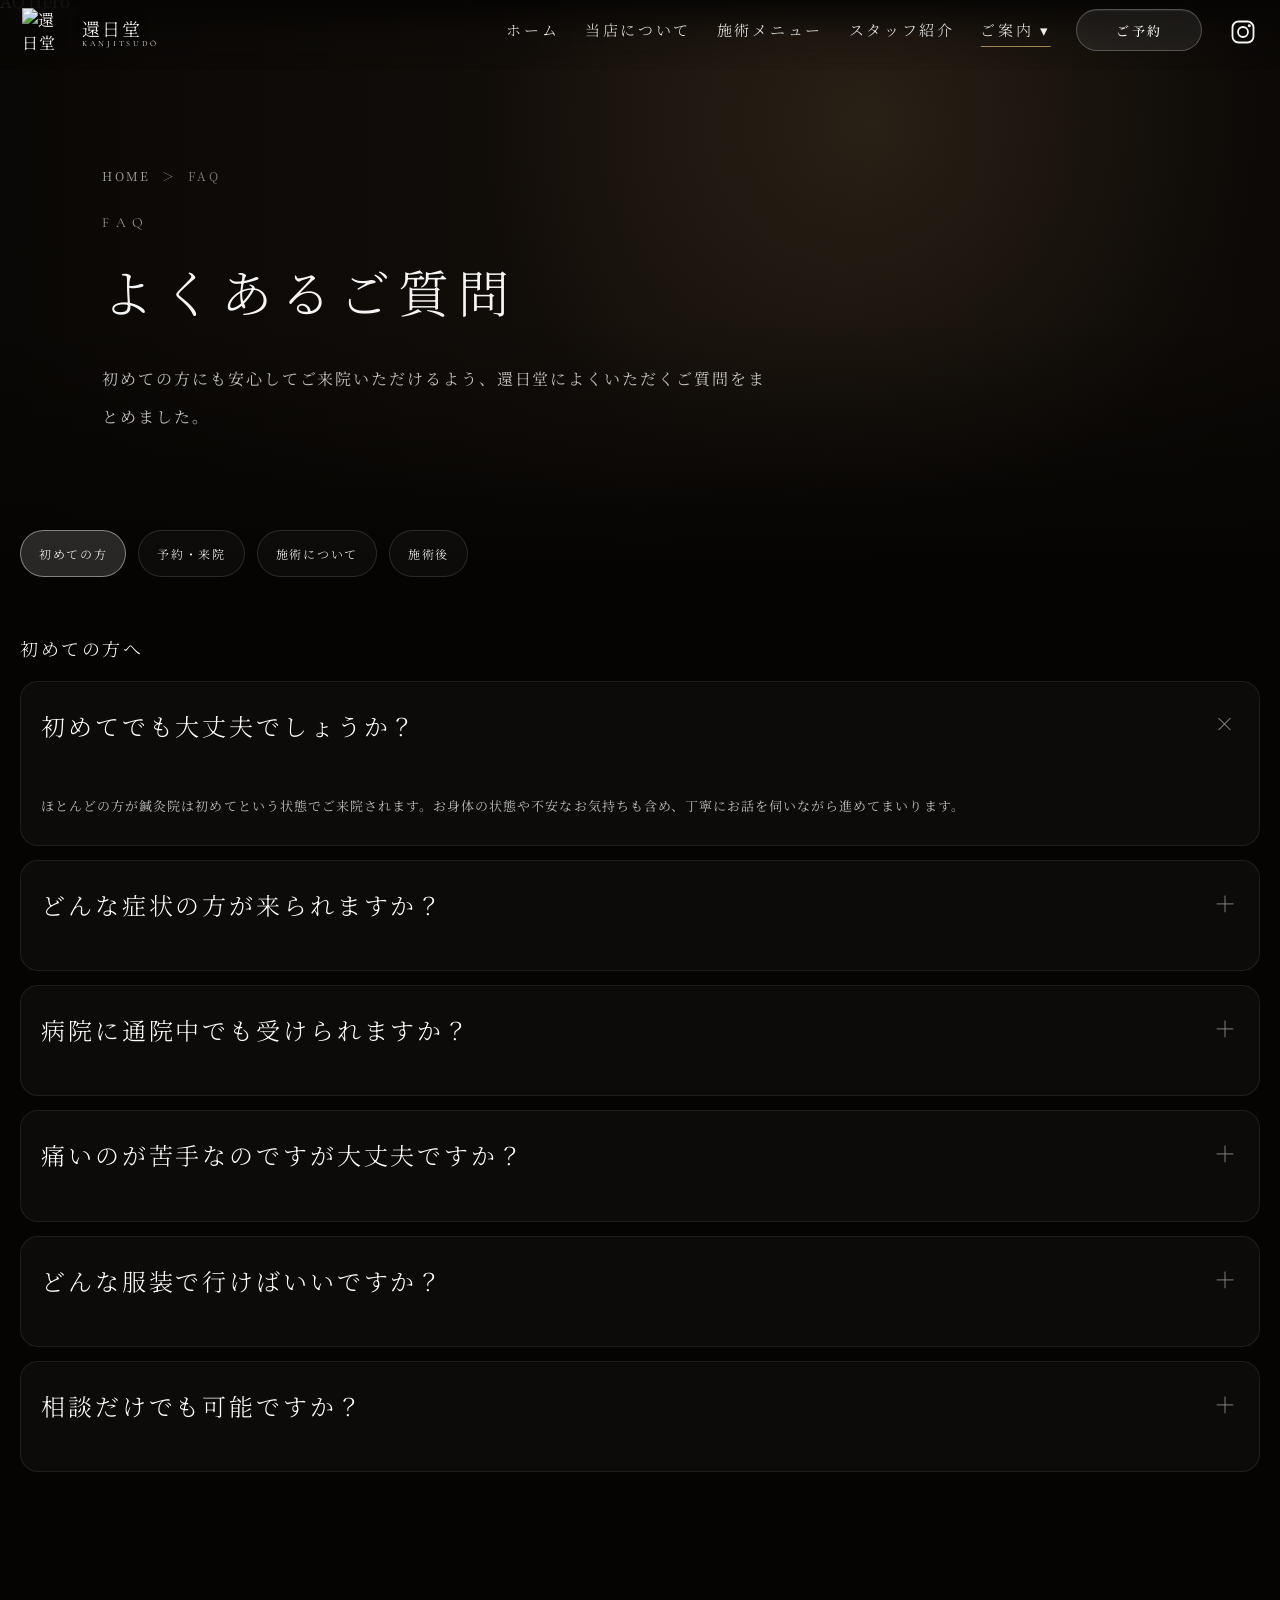
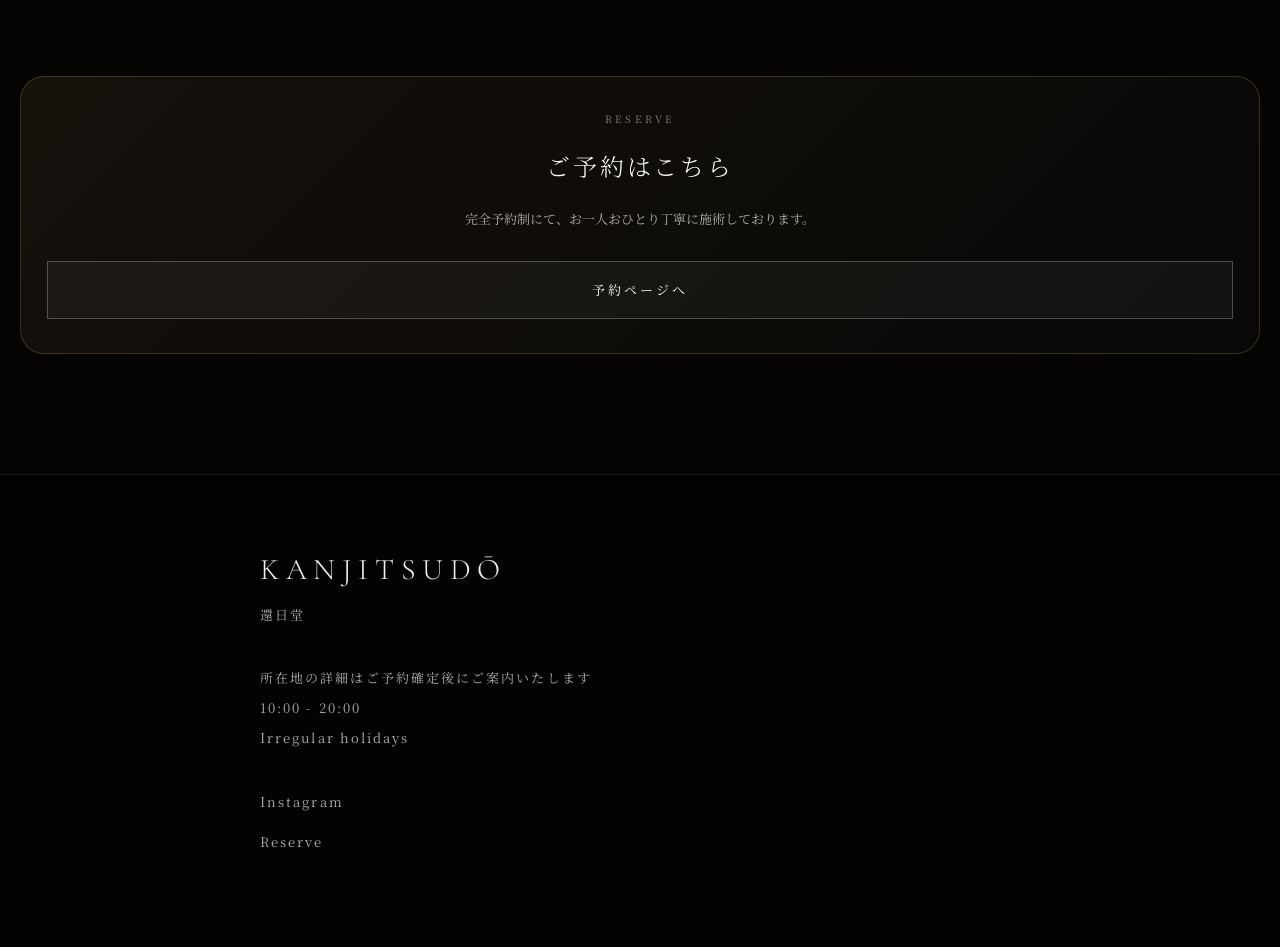
==== faq.html @ 9bfe8c5f "Add files via upload" ====
<!DOCTYPE html>

<html lang="ja">
<head>
<meta charset="utf-8"/>
<meta content="width=device-width, initial-scale=1.0" name="viewport"/>
<title>還日堂 FAQ</title>
<link href="https://fonts.googleapis.com" rel="preconnect"/>
<link crossorigin="" href="https://fonts.gstatic.com" rel="preconnect"/>
<link href="https://fonts.googleapis.com/css2?family=Cormorant+Garamond:wght@300;400;500&amp;family=Noto+Serif+JP:wght@200;300;400;500&amp;display=swap" rel="stylesheet"/>
<style>
*{
margin:0;
padding:0;
box-sizing:border-box;
}

body{
background:#050403;
color:#fff;
font-family:"Noto Serif JP","Yu Mincho",serif;
-webkit-font-smoothing:antialiased;
}

header{
position:fixed;
top:0;
left:0;
width:100%;
height:70px;
padding:9px 14px;
display:flex;
align-items:center;
justify-content:space-between;
z-index:1000;
background:linear-gradient(to bottom,rgba(5,4,3,.72),rgba(5,4,3,.18),transparent);
backdrop-filter:blur(6px);
border-bottom:0 !important;
}

.brand{
display:flex;
align-items:center;
gap:8px;
flex-shrink:0;
letter-spacing:.08em;
text-decoration:none;
color:inherit;
cursor:pointer;
}

.brand img,
.crest{
width:48px;
height:48px;
object-fit:contain;
opacity:.96;
filter:drop-shadow(0 2px 12px rgba(0,0,0,.35));
}

.brand-ja{
font-family:"Noto Serif JP",serif;
font-size:16px;
line-height:1;
letter-spacing:.1em;
font-weight:300;
text-shadow:0 2px 12px rgba(0,0,0,.35);
}

.brand-en{
margin-top:2px;
font-family:"Cormorant Garamond",serif;
font-size:7px;
letter-spacing:.22em;
font-weight:400;
opacity:.92;
}


.instagram{
display:inline-block;
width:28px;
height:28px;
border:1.7px solid #fff;
border-radius:8px;
position:relative;
transform:none;
}

.instagram::before{
content:"";
position:absolute;
width:10px;
height:10px;
border:1.7px solid #fff;
border-radius:50%;
left:7px;
top:7px;
}

.instagram::after{
content:"";
position:absolute;
width:3px;
height:3px;
background:#fff;
border-radius:50%;
right:4px;
top:4px;
}


nav.mobile-nav{
max-width:none;
margin:0;
padding:0;
gap:12px;
overflow:visible;
display:flex;
align-items:center;
justify-content:flex-end;
position:static;
width:auto;
height:auto;
max-height:none;
background:transparent;
backdrop-filter:none;
border-left:none;
transform:none;
opacity:1;
visibility:visible;
transition:none;
flex-direction:row;
font-family:"Noto Serif JP",serif;
}

nav.mobile-nav > a:not([aria-label="Instagram"]),
nav.mobile-nav .nav-dropdown,
.nav-reserve-menu{
display:none;
}

nav.mobile-nav::after{
content:"☰";
display:inline-flex;
align-items:center;
justify-content:center;
width:36px;
height:36px;
font-size:30px;
line-height:1;
color:rgba(255,255,255,.92);
cursor:pointer;
position:relative;
top:0;
transform:translateY(-1px);
pointer-events:none;
}

nav.mobile-nav.is-open{
position:fixed;
top:0;
right:0;
width:78vw;
height:100vh;
background:rgba(5,4,3,.96);
backdrop-filter:blur(18px);
display:flex;
flex-direction:column;
align-items:flex-start;
justify-content:flex-start;
padding:110px 32px 40px;
gap:26px;
z-index:9999;
}

nav.mobile-nav.is-open::after{
content:"×";
font-size:36px;
position:fixed;
top:18px;
right:18px;
width:40px;
height:40px;
display:flex;
align-items:center;
justify-content:center;
z-index:10000;
}

nav.mobile-nav.is-open > a,
nav.mobile-nav.is-open .nav-dropdown{
display:block;
font-size:15px;
letter-spacing:.14em;
}

nav.mobile-nav.is-open > a{
color:rgba(255,255,255,.92);
text-decoration:none;
position:relative;
padding:0 0 10px;
line-height:1;
font-weight:300;
border:none;
background:transparent;
min-height:0;
width:auto;
}

nav.mobile-nav.is-open > a.active,
nav.mobile-nav.is-open .nav-dropdown-menu a.active{
color:rgba(255,255,255,.98);
}

nav.mobile-nav.is-open > a.active::after,
nav.mobile-nav.is-open .nav-dropdown-menu a.active::after{
content:"";
position:absolute;
left:0;
right:0;
bottom:0;
height:1px;
background:rgba(214,177,112,.72);
}

nav.mobile-nav.is-open > a.nav-reserve-menu{
display:inline-flex;
align-items:center;
justify-content:center;
min-width:168px;
height:44px;
padding:0 22px;
border:1px solid rgba(255,255,255,.22);
background:rgba(255,255,255,.035);
color:rgba(255,255,255,.92);
font-size:13px;
letter-spacing:.14em;
}

.nav-dropdown-trigger{
display:block;
border:none;
background:transparent;
color:rgba(255,255,255,.92);
font-family:"Noto Serif JP",serif;
font-size:15px;
letter-spacing:.14em;
font-weight:300;
padding:0 0 10px;
cursor:pointer;
}

.nav-dropdown-menu{
position:static;
transform:none;
min-width:0;
padding:10px 0 0 18px;
border:none;
background:transparent;
backdrop-filter:none;
opacity:1;
visibility:visible;
box-shadow:none;
}

.nav-dropdown-menu a{
display:block;
position:relative;
width:fit-content;
padding:10px 0;
font-size:13px;
letter-spacing:.12em;
color:rgba(255,255,255,.68);
text-decoration:none;
}

nav.mobile-nav.is-open .insta-link{
display:block;
transform:none;
}

nav.mobile-nav.is-open .instagram{
transform:none;
}

.hero{
position:relative;
z-index:1;
isolation:isolate;
padding:120px 24px 90px;
text-align:left;
overflow:hidden;
min-height:360px;
display:flex;
flex-direction:column;
justify-content:flex-end;
background:#17110c;
margin-bottom:-30px;
}

.hero-image{
position:absolute;
top:0;
left:0;
width:100%;
height:100%;
object-fit:cover;
object-position:center;
z-index:0;
filter:brightness(.95);
}

.hero::before{
content:"";
position:absolute;
inset:0;
background:
linear-gradient(90deg,
rgba(5,4,3,.88) 0%,
rgba(5,4,3,.58) 26%,
rgba(5,4,3,.18) 58%,
rgba(5,4,3,0) 100%),
linear-gradient(to bottom,
rgba(5,4,3,.04) 0%,
rgba(5,4,3,.12) 42%,
rgba(5,4,3,.46) 72%,
#050403 100%);
z-index:1;
pointer-events:none;
}

.hero::after{
content:none;
}

.hero > *:not(.hero-image){
position:relative;
z-index:2;
}

.hero small{
display:block;
letter-spacing:.4em;
font-size:11px;
opacity:.48;
margin-bottom:20px;
}

.hero h1{
font-family:"Noto Serif JP",serif;
font-size:30px;
font-weight:300;
line-height:1.7;
letter-spacing:.12em;
margin-bottom:24px;

}

.hero p{

font-size:14px;
line-height:2.2;
color:rgba(255,255,255,.72);
letter-spacing:.08em;
}

.category-scroll{
position:relative;
z-index:5;
margin-top:-10px;
display:flex;
gap:12px;
overflow-x:auto;
padding:0 20px 24px;
scrollbar-width:none;
}

.category-scroll::-webkit-scrollbar{
display:none;
}

.category-btn{
font-weight:300;
flex:none;
padding:14px 18px;
border:1px solid rgba(255,255,255,.12);
background:rgba(255,255,255,.03);
color:#fff;
border-radius:999px;
font-size:12px;
letter-spacing:.14em;
font-family:"Noto Serif JP",serif;
}

.category-btn.active{
background:rgba(255,255,255,.14);
border-color:rgba(255,255,255,.42);
}

.faq-wrap{
padding:0 20px 120px;
}

.faq-category{
display:none;
animation:categoryFade .45s ease forwards;
}

.faq-category.active{
display:block;
}

@keyframes categoryFade{
0%{
opacity:0;
transform:translateY(12px);
filter:blur(4px);
}
100%{
opacity:1;
transform:translateY(0);
filter:blur(0);
}
}

.category-title{
font-size:18px;
letter-spacing:.14em;
margin:34px 0 20px;
font-weight:300;
}

.faq-card{
border:1px solid rgba(255,255,255,.08);
background:rgba(255,255,255,.03);
margin-bottom:14px;
border-radius:18px;
overflow:hidden;
backdrop-filter:blur(10px);
}

.faq-question{
font-weight:300;
width:100%;
padding:22px 20px;
background:none;
border:none;
color:#fff;
text-align:left;
font-size:15px;
line-height:1.9;
letter-spacing:.08em;
font-family:"Noto Serif JP",serif;
display:flex;
align-items:flex-start;
justify-content:space-between;
gap:18px;
}

.faq-question span{
font-size:22px;
opacity:.5;
transition:.3s;
}

.faq-card.active .faq-question span{
transform:rotate(45deg);
}

.faq-answer{
max-height:0;
overflow:hidden;
transition:max-height .45s ease;
}

.faq-answer p{
padding:0 20px 24px;
font-size:13px;
line-height:2.3;
letter-spacing:.08em;
color:rgba(255,255,255,.72);
}

.reserve-box{
margin:70px 20px 120px;
padding:34px 26px;
border:1px solid rgba(214,177,112,.22);
background:linear-gradient(135deg,rgba(214,177,112,.08),rgba(255,255,255,.02));
text-align:center;
border-radius:24px;
}

.reserve-box small{
display:block;
letter-spacing:.34em;
font-size:10px;
opacity:.48;
margin-bottom:18px;
}

.reserve-box h2{
font-family:"Noto Serif JP",serif;
font-size:24px;
font-weight:300;
letter-spacing:.12em;
line-height:1.8;
margin-bottom:18px;
}

.reserve-box p{
font-size:13px;
line-height:2.1;
color:rgba(255,255,255,.68);
margin-bottom:28px;
}

.reserve-btn{
display:flex;
align-items:center;
justify-content:center;
height:58px;
border:1px solid rgba(255,255,255,.24);
text-decoration:none;
color:#fff;
letter-spacing:.22em;
font-size:13px;
background:rgba(255,255,255,.04);
}

footer{
padding:40px 20px 80px;
text-align:center;
font-size:11px;
letter-spacing:.18em;
color:rgba(255,255,255,.38);
border-top:1px solid rgba(255,255,255,.06);
}
</style>
<style id="kanjitsudo-unified-header-footer-style">
  /* ===== KANJITSUDŌ unified header / hamburger / footer ===== */
  .unified-header,
  .unified-header * {
    box-sizing: border-box;
  }

  .unified-header {
    position: fixed;
    top: 0;
    left: 0;
    right: 0;
    z-index: 10000;
    display: flex;
    align-items: flex-start;
    justify-content: space-between;
    padding: 8px 22px 10px;
    color: #fff;
    background: linear-gradient(to bottom, rgba(5,4,3,.88), rgba(5,4,3,.22), transparent);
    backdrop-filter: blur(10px);
    -webkit-backdrop-filter: blur(10px);
  }

  .unified-header .brand {
    display: flex;
    align-items: center;
    gap: 10px;
    flex: 0 0 auto;
    color: inherit;
    text-decoration: none;
    letter-spacing: .08em;
  }

  .unified-header .crest {
    width: 50px;
    height: 50px;
    object-fit: contain;
    opacity: .96;
    filter: drop-shadow(0 2px 12px rgba(0,0,0,.35));
  }

  .unified-header .brand-ja {
    font-family: "Noto Serif JP", serif;
    font-size: 18px;
    line-height: 1;
    letter-spacing: .12em;
    font-weight: 300;
    text-shadow: 0 2px 12px rgba(0,0,0,.35);
  }

  .unified-header .brand-en {
    margin-top: 2px;
    font-family: "Cormorant Garamond", serif;
    font-size: 8px;
    line-height: 1;
    letter-spacing: .34em;
    font-weight: 400;
    opacity: .92;
  }

  .unified-header .site-nav {
    display: flex;
    align-items: center;
    justify-content: flex-end;
    gap: clamp(18px, 2vw, 32px);
    margin-top: 10px;
    margin-left: 40px;
    font-family: "Noto Serif JP", serif;
    font-size: 15px;
    letter-spacing: .18em;
    white-space: nowrap;
  }

  .unified-header .site-nav a {
    color: rgba(255,255,255,.92);
    text-decoration: none;
    position: relative;
    padding-bottom: 10px;
    line-height: 1;
    font-weight: 300;
    transition: opacity .3s ease, background .28s ease, padding-left .28s ease;
  }

  .unified-header .site-nav a.active::after,
  .unified-header .nav-dropdown-menu a.active::after {
    content: "";
    position: absolute;
    left: 50%;
    transform: translateX(-50%);
    bottom: 0;
    width: 100%;
    height: 1px;
    background: rgba(214,177,112,.72);
  }

  .unified-header .desktop-reserve-link,
  .unified-header .nav-reserve-menu {
    display: inline-flex;
    align-items: center;
    justify-content: center;
    height: 42px;
    padding: 0 28px;
    margin-top: -10px;
    border-radius: 999px;
    background: rgba(255,255,255,.08);
    backdrop-filter: blur(14px) saturate(140%);
    -webkit-backdrop-filter: blur(14px) saturate(140%);
    color: rgba(255,255,255,.96) !important;
    font-size: 13px;
    letter-spacing: .18em;
    font-weight: 500;
    border: 1px solid rgba(255,255,255,.22);
    box-shadow: 0 10px 35px rgba(0,0,0,.28), inset 0 1px 0 rgba(255,255,255,.12);
    transition: transform .35s ease, background .35s ease, border-color .35s ease, box-shadow .35s ease;
  }

  .unified-header .desktop-reserve-link:hover,
  .unified-header .nav-reserve-menu:hover {
    background: rgba(255,255,255,.14);
    border-color: rgba(255,255,255,.38);
    transform: translateY(-2px);
    box-shadow: 0 18px 50px rgba(0,0,0,.34), inset 0 1px 0 rgba(255,255,255,.18);
  }

  .unified-header .desktop-reserve-link::after,
  .unified-header .nav-reserve-menu::after {
    display: none !important;
  }

  .unified-header .nav-dropdown {
    position: relative;
  }

  .unified-header .nav-dropdown-trigger {
    border: none;
    background: transparent;
    color: rgba(255,255,255,.92);
    font-family: "Noto Serif JP", serif;
    font-size: 15px;
    letter-spacing: .18em;
    cursor: pointer;
    padding: 0 0 10px;
    font-weight: 300;
  }

  .unified-header .nav-dropdown-menu {
    position: absolute;
    top: calc(100% + 18px);
    left: 50%;
    transform: translateX(-50%) translateY(10px);
    min-width: 240px;
    padding: 18px 0;
    border: 1px solid rgba(255,255,255,.12);
    background: rgba(8,6,5,.92);
    backdrop-filter: blur(14px);
    -webkit-backdrop-filter: blur(14px);
    opacity: 0;
    visibility: hidden;
    transition: all .32s ease;
    box-shadow: 0 24px 60px rgba(0,0,0,.32);
    z-index: 10001;
  }

  .unified-header .nav-dropdown:hover .nav-dropdown-menu,
  .unified-header .nav-dropdown:focus-within .nav-dropdown-menu {
    opacity: 1;
    visibility: visible;
    transform: translateX(-50%) translateY(0);
  }

  .unified-header .nav-dropdown-menu a {
    display: block;
    position: relative;
    width: auto;
    padding: 16px 28px;
    font-size: 13px;
    letter-spacing: .16em;
    color: rgba(255,255,255,.82);
  }

  .unified-header .nav-dropdown-menu a:hover {
    background: rgba(255,255,255,.05);
    padding-left: 36px;
  }

  .unified-header .instagram {
    display: inline-block;
    width: 30px;
    height: 30px;
    border: 2px solid #fff;
    border-radius: 8px;
    position: relative;
    transform: translateY(-2px);
  }

  .unified-header .instagram::before {
    content: "";
    position: absolute;
    width: 10px;
    height: 10px;
    border: 2px solid #fff;
    border-radius: 50%;
    left: 7px;
    top: 7px;
  }

  .unified-header .instagram::after {
    content: "";
    position: absolute;
    width: 4px;
    height: 4px;
    background: #fff;
    border-radius: 50%;
    right: 5px;
    top: 5px;
  }

  .unified-header-actions {
    display: none;
  }

  .unified-menu-button {
    display: none;
  }

  .unified-header .sp-only-link {
    display: none;
  }

  @media (max-width: 768px) {
    html, body {
      width: 100%;
      min-width: 0 !important;
      overflow-x: hidden !important;
    }

    body {
      padding-top: 0 !important;
    }

    body.unified-nav-open {
      overflow: hidden !important;
    }

    .unified-header {
      height: 70px !important;
      padding: 9px 14px !important;
      align-items: center !important;
      background: linear-gradient(to bottom, rgba(5,4,3,.72), rgba(5,4,3,.18), transparent) !important;
      backdrop-filter: blur(6px) !important;
      -webkit-backdrop-filter: blur(6px) !important;
      border-bottom: 0 !important;
    }

    .unified-header .brand {
      min-width: auto !important;
      flex-shrink: 0 !important;
      gap: 8px !important;
    }

    .unified-header .crest {
      width: 48px !important;
      height: 48px !important;
    }

    .unified-header .brand-ja {
      font-size: 16px !important;
      letter-spacing: .1em !important;
    }

    .unified-header .brand-en {
      font-size: 7px !important;
      letter-spacing: .22em !important;
    }

    .unified-header-actions {
      display: flex !important;
      align-items: center !important;
      justify-content: flex-end !important;
      gap: 12px !important;
      height: 40px !important;
      margin-left: auto !important;
      position: relative !important;
      z-index: 10003 !important;
    }

    .unified-header .header-instagram {
      display: inline-flex !important;
      align-items: center !important;
      justify-content: center !important;
      width: 32px !important;
      height: 36px !important;
      padding: 0 !important;
      text-decoration: none !important;
    }

    .unified-header .header-instagram .instagram {
      width: 24px !important;
      height: 24px !important;
      border-width: 1.6px !important;
      border-radius: 7px !important;
      transform: none !important;
    }

    .unified-header .header-instagram .instagram::before {
      width: 9px !important;
      height: 9px !important;
      border-width: 1.6px !important;
      left: 5.5px !important;
      top: 5.5px !important;
    }

    .unified-header .header-instagram .instagram::after {
      width: 3px !important;
      height: 3px !important;
      right: 4px !important;
      top: 4px !important;
    }

    .unified-menu-button {
      display: inline-flex !important;
      align-items: center !important;
      justify-content: center !important;
      width: 36px !important;
      height: 36px !important;
      padding: 0 !important;
      border: none !important;
      background: transparent !important;
      color: #fff !important;
      cursor: pointer !important;
      position: relative !important;
      transform: none !important;
    }

    .unified-menu-lines,
    .unified-menu-lines::before,
    .unified-menu-lines::after {
      content: "";
      display: block;
      position: absolute;
      left: 6px;
      width: 24px;
      height: 1.6px;
      border-radius: 999px;
      background: rgba(255,255,255,.94);
      transform-origin: center;
      transition: top .28s ease, transform .28s ease, opacity .2s ease;
      box-shadow: 0 1px 5px rgba(0,0,0,.26);
    }

    .unified-menu-lines {
      top: 17px;
    }

    .unified-menu-lines::before {
      top: -7px;
      left: 0;
    }

    .unified-menu-lines::after {
      top: 7px;
      left: 0;
    }

    body.unified-nav-open .unified-menu-lines {
      transform: rotate(45deg);
    }

    body.unified-nav-open .unified-menu-lines::before {
      top: 0;
      transform: rotate(90deg);
    }

    body.unified-nav-open .unified-menu-lines::after {
      top: 0;
      opacity: 0;
    }

    .unified-header .site-nav {
      position: fixed !important;
      top: 0 !important;
      right: 0 !important;
      width: 78vw !important;
      max-width: 360px !important;
      height: 100vh !important;
      height: 100dvh !important;
      margin: 0 !important;
      padding: 110px 32px 40px !important;
      background: rgba(5,4,3,.96) !important;
      backdrop-filter: blur(18px) !important;
      -webkit-backdrop-filter: blur(18px) !important;
      border-left: 1px solid rgba(255,255,255,.08) !important;
      display: flex !important;
      flex-direction: column !important;
      align-items: flex-start !important;
      justify-content: flex-start !important;
      gap: 26px !important;
      z-index: 10002 !important;
      overflow-y: auto !important;
      transform: translateX(110%) !important;
      opacity: 0 !important;
      visibility: hidden !important;
      transition: transform .38s ease, opacity .38s ease, visibility .38s ease !important;
      font-family: "Noto Serif JP", serif !important;
      white-space: normal !important;
    }

    body.unified-nav-open .unified-header .site-nav,
    .unified-header .site-nav.is-open {
      transform: translateX(0) !important;
      opacity: 1 !important;
      visibility: visible !important;
    }

    .unified-header .site-nav > a,
    .unified-header .site-nav .nav-dropdown {
      display: block !important;
      color: rgba(255,255,255,.92) !important;
      text-decoration: none !important;
      font-size: 15px !important;
      letter-spacing: .14em !important;
      font-weight: 300 !important;
      position: relative !important;
      padding: 0 0 10px !important;
      line-height: 1 !important;
      border: none !important;
      background: transparent !important;
      min-height: 0 !important;
      width: auto !important;
    }

    .unified-header .site-nav a.active {
      color: rgba(255,255,255,.98) !important;
    }

    .unified-header .site-nav a.active::after,
    .unified-header .nav-dropdown-menu a.active::after {
      content: "" !important;
      position: absolute !important;
      left: 0 !important;
      right: 0 !important;
      bottom: 0 !important;
      width: auto !important;
      height: 1px !important;
      transform: none !important;
      background: rgba(214,177,112,.72) !important;
    }

    .unified-header .desktop-reserve-link,
    .unified-header .nav-reserve-menu {
      display: inline-flex !important;
      align-items: center !important;
      justify-content: center !important;
      min-width: 168px !important;
      height: 44px !important;
      padding: 0 22px !important;
      margin-top: 0 !important;
      border-radius: 0 !important;
      border: 1px solid rgba(255,255,255,.22) !important;
      background: rgba(255,255,255,.035) !important;
      box-shadow: none !important;
      color: rgba(255,255,255,.92) !important;
      font-size: 13px !important;
      letter-spacing: .14em !important;
      backdrop-filter: none !important;
      -webkit-backdrop-filter: none !important;
    }

    .unified-header .nav-dropdown-trigger {
      display: block !important;
      border: none !important;
      background: transparent !important;
      color: rgba(255,255,255,.92) !important;
      font-family: "Noto Serif JP", serif !important;
      font-size: 15px !important;
      letter-spacing: .14em !important;
      font-weight: 300 !important;
      padding: 0 0 10px !important;
      cursor: pointer !important;
    }

    .unified-header .nav-dropdown-menu {
      position: static !important;
      transform: none !important;
      min-width: 0 !important;
      padding: 10px 0 0 18px !important;
      border: none !important;
      background: transparent !important;
      backdrop-filter: none !important;
      -webkit-backdrop-filter: none !important;
      opacity: 1 !important;
      visibility: visible !important;
      box-shadow: none !important;
    }

    .unified-header .nav-dropdown-menu a {
      display: block !important;
      position: relative !important;
      width: fit-content !important;
      padding: 10px 0 !important;
      font-size: 13px !important;
      letter-spacing: .12em !important;
      color: rgba(255,255,255,.68) !important;
      text-decoration: none !important;
      background: transparent !important;
    }

    .unified-header .site-nav .nav-instagram {
      display: none !important;
    }
  }

  .site-footer,
  .site-footer * {
    box-sizing: border-box;
  }

  .site-footer {
    background: #040302 !important;
    padding: 76px 0 90px !important;
    border-top: 1px solid rgba(255,255,255,.08) !important;
    text-align: left !important;
  }

  .site-footer .footer-inner {
    width: min(100% - 48px, 760px) !important;
    margin: 0 auto !important;
    display: flex !important;
    flex-direction: column !important;
    align-items: flex-start !important;
    gap: 34px !important;
  }

  .site-footer .footer-brand h2 {
    font-family: "Cormorant Garamond", "Noto Serif JP", serif !important;
    color: rgba(255,255,255,.94) !important;
    font-size: 30px !important;
    font-weight: 300 !important;
    letter-spacing: .22em !important;
    margin: 0 0 12px !important;
  }

  .site-footer .footer-brand p,
  .site-footer .footer-info p,
  .site-footer .footer-links a {
    font-family: "Noto Serif JP", serif !important;
    font-size: 13px !important;
    line-height: 2.3 !important;
    letter-spacing: .16em !important;
    color: rgba(255,255,255,.68) !important;
    text-decoration: none !important;
    margin: 0 !important;
  }

  .site-footer .footer-links {
    display: flex !important;
    flex-direction: column !important;
    gap: 10px !important;
    align-items: flex-start !important;
  }
</style>
<link href="css/common.css" rel="stylesheet"/>
<style id="faq-category-scroll-hint-style">
@media (max-width: 768px) {
  .category-scroll {
    position: relative;
    padding-bottom: 24px !important;
    margin-bottom: 6px;
    -webkit-overflow-scrolling: touch;
  }

  .category-scroll-wrap {
    position: relative;
  }

  .category-scroll-wrap::after {
    content: "";
    position: absolute;
    right: 0;
    top: 0;
    width: 54px;
    height: 64px;
    pointer-events: none;
    background: linear-gradient(90deg, rgba(5,4,3,0), rgba(5,4,3,.92));
    z-index: 6;
  }

  .faq-scroll-track {
    position: absolute;
    left: 20px;
    right: 20px;
    bottom: 8px;
    height: 1px;
    border-radius: 999px;
    background: rgba(255,255,255,.14);
    overflow: hidden;
    pointer-events: none;
  }

  .faq-scroll-thumb {
    display: block;
    width: 38%;
    height: 100%;
    border-radius: 999px;
    background: rgba(214,177,112,.58);
    transform: translateX(0);
    transition: transform .18s ease;
  }
}
</style>
<link href="css/header.css" rel="stylesheet"/>
<style id="final-repair-faq-hero-image">
@media (max-width:768px){
  .hero,
  .page-hero,
  .faq-hero,
  .faq-page-hero{
    background-image:
      linear-gradient(to bottom, rgba(8,8,8,.52), rgba(8,8,8,.58)),
      url('https://res.cloudinary.com/dvr7rww8q/image/upload/v1779880361/pngtree-stacked-stones-with-delicate-flower-on-top-symbolizing-peace-balance-and-image_20161109_ijglpt.webp')!important;
    background-position:center center!important;
    background-size:cover!important;
  }

  .hero-image{
    content:url('https://res.cloudinary.com/dvr7rww8q/image/upload/v1779880361/pngtree-stacked-stones-with-delicate-flower-on-top-symbolizing-peace-balance-and-image_20161109_ijglpt.webp')!important;
    object-position:center center!important;
    object-fit:cover!important;
  }
}
</style>


<style id="sp-hero-clean-true-final">
@media (max-width:768px){

  .sp-hero-clean-final{
    display:block!important;
    position:relative!important;
    z-index:80!important;
    width:min(88vw,520px)!important;
    margin:0 auto 0 0!important;
    padding:0!important;
    text-align:left!important;
  }

  .sp-hero-clean-final .sp-hero-breadcrumb{
    display:flex!important;
    align-items:center!important;
    justify-content:flex-start!important;
    gap:8px!important;
    margin:0 0 24px!important;
    padding:0!important;
    font-family:"Noto Serif JP",serif!important;
    font-size:11px!important;
    line-height:1!important;
    letter-spacing:.16em!important;
    color:rgba(255,255,255,.58)!important;
  }

  .sp-hero-clean-final .sp-hero-breadcrumb a{
    color:rgba(255,255,255,.58)!important;
    text-decoration:none!important;
  }

  .sp-hero-clean-final .sp-hero-breadcrumb span{
    color:rgba(255,255,255,.46)!important;
  }

  .sp-hero-clean-final .sp-hero-label{
    display:block!important;
    margin:0 0 22px!important;
    font-family:"Cormorant Garamond",serif!important;
    font-size:13px!important;
    line-height:1!important;
    letter-spacing:.42em!important;
    color:rgba(255,255,255,.56)!important;
  }

  .sp-hero-clean-final .sp-hero-title{
    margin:0!important;
    font-family:"Noto Serif JP",serif!important;
    font-size:34px!important;
    line-height:1.55!important;
    letter-spacing:.12em!important;
    font-weight:300!important;
    color:rgba(255,255,255,.96)!important;
  }

  .sp-hero-clean-final .sp-hero-desc{
    margin:26px 0 0!important;
    font-family:"Noto Serif JP",serif!important;
    font-size:14px!important;
    line-height:2.15!important;
    letter-spacing:.08em!important;
    color:rgba(255,255,255,.78)!important;
  }

  /* SPでは旧Hero文字要素を全部隠して、新しい1セットだけ表示 */
  .menu-hero > :not(.sp-hero-clean-final):not(img):not(.hero-image),
  .hero > :not(.sp-hero-clean-final):not(img):not(.hero-image),
  .news-hero > :not(.sp-hero-clean-final):not(img):not(.hero-image){
    display:none!important;
  }

  .menu-hero,
  .hero,
  .news-hero{
    display:flex!important;
    align-items:flex-end!important;
    justify-content:flex-start!important;
    min-height:80svh!important;
    padding:150px 24px 76px!important;
    text-align:left!important;
  }
}

@media (min-width:769px){
  .sp-hero-clean-final{
    display:none!important;
  }
}
</style>

<style id="faq-hero-position-align">
@media (max-width:768px){

  .hero{
    display:flex!important;
    align-items:flex-end!important;
    justify-content:flex-start!important;
    min-height:80svh!important;
    padding:150px 24px 76px!important;
  }

  .hero .sp-hero-clean-final{
    margin-top:auto!important;
    margin-bottom:0!important;
  }

  .hero .sp-hero-breadcrumb{
    margin-bottom:24px!important;
  }

  .hero .sp-hero-label{
    margin-bottom:22px!important;
  }

  .hero .sp-hero-title{
    margin-top:0!important;
  }

  .hero .sp-hero-desc{
    margin-top:26px!important;
  }
}
</style>


<style id="faq-hero-natural-adjust">
@media (max-width:768px){

  .hero{
    padding:132px 24px 92px!important;
  }

  .hero .sp-hero-clean-final{
    margin-top:auto!important;
    transform:translateY(-18px)!important;
  }

  .hero .sp-hero-breadcrumb{
    margin-bottom:22px!important;
  }

  .hero .sp-hero-label{
    margin-bottom:20px!important;
  }

  .hero .sp-hero-desc{
    margin-top:24px!important;
  }
}
</style>


<style id="pc-faq-independent-page-style">
@media (min-width:769px){

  html,
  body{
    width:100%;
    min-width:1200px;
    overflow-x:auto;
    background:#050403;
  }

  .hero,
  .faq-hero,
  .page-hero{
    min-height:560px;
    padding:170px 0 110px;
    position:relative;
    overflow:hidden;
    background-image:
      linear-gradient(90deg, rgba(5,4,3,.74), rgba(5,4,3,.22), rgba(5,4,3,.62)),
      url('https://res.cloudinary.com/dvr7rww8q/image/upload/v1779880361/pngtree-stacked-stones-with-delicate-flower-on-top-symbolizing-peace-balance-and-image_20161109_ijglpt.webp')!important;
    background-position:center center!important;
    background-size:cover!important;
    background-repeat:no-repeat!important;
  }

  .hero::before,
  .faq-hero::before,
  .page-hero::before{
    content:"";
    position:absolute;
    inset:0;
    background:
      radial-gradient(circle at 68% 22%, rgba(214,177,112,.12), transparent 40%);
    pointer-events:none;
  }

  .page-inner,
  .hero-content,
  .hero-inner{
    position:relative;
    z-index:2;
    width:min(1100px,84%);
    margin:0 auto;
    text-align:left;
  }

  .hero-breadcrumb-unified,
  .sp-hero-breadcrumb,
  .breadcrumb{
    margin-bottom:34px;
    font-family:"Noto Serif JP",serif;
    font-size:12px;
    letter-spacing:.18em;
    color:rgba(255,255,255,.52);
  }

  .hero-breadcrumb-unified a,
  .sp-hero-breadcrumb a,
  .breadcrumb a{
    color:rgba(255,255,255,.62);
    text-decoration:none;
  }

  .hero small,
  .section-en,
  .sp-hero-label{
    display:block;
    margin-bottom:24px;
    font-family:"Cormorant Garamond",serif;
    font-size:14px;
    letter-spacing:.44em;
    color:rgba(255,255,255,.56);
  }

  .hero h1,
  .sp-hero-title{
    margin:0;
    font-family:"Noto Serif JP",serif;
    font-size:clamp(42px,4vw,62px);
    line-height:1.45;
    letter-spacing:.16em;
    font-weight:300;
    color:rgba(255,255,255,.96);
  }

  .hero p,
  .sp-hero-desc{
    max-width:42em;
    margin-top:32px;
    font-family:"Noto Serif JP",serif;
    font-size:16px;
    line-height:2.35;
    letter-spacing:.12em;
    color:rgba(255,255,255,.74);
  }

  .faq-section,
  .faq-list-section,
  main{
    background:#050403;
    padding:110px 0 130px;
  }

  .faq-list,
  .faq-container{
    width:min(920px,78%);
    margin:0 auto;
  }

  .faq-item{
    padding:34px 0;
    border-bottom:1px solid rgba(255,255,255,.12);
  }

  .faq-question{
    font-size:24px;
    line-height:1.8;
    letter-spacing:.12em;
  }

  .faq-answer{
    margin-top:22px;
    font-size:15px;
    line-height:2.25;
    letter-spacing:.08em;
    color:rgba(255,255,255,.72);
  }
}
</style>


<style id="pc-faq-hero-image-force-final">
@media (min-width:769px){
  .hero,
  .faq-hero,
  .page-hero{
    background-image:
      linear-gradient(90deg, rgba(5,4,3,.74), rgba(5,4,3,.22), rgba(5,4,3,.62)),
      url('https://res.cloudinary.com/dvr7rww8q/image/upload/v1779880361/pngtree-stacked-stones-with-delicate-flower-on-top-symbolizing-peace-balance-and-image_20161109_ijglpt.webp')!important;
    background-position:center center!important;
    background-size:cover!important;
    background-repeat:no-repeat!important;
  }
}
</style>


<style id="pc-faq-hero-image-actual-fix">
@media (min-width:769px){
  .hero,
  .faq-hero,
  .page-hero{
    background-image:
      linear-gradient(90deg, rgba(5,4,3,.74), rgba(5,4,3,.22), rgba(5,4,3,.62)),
      url('https://res.cloudinary.com/dvr7rww8q/image/upload/v1779880361/pngtree-stacked-stones-with-delicate-flower-on-top-symbolizing-peace-balance-and-image_20161109_ijglpt.webp')!important;
    background-position:center center!important;
    background-size:cover!important;
    background-repeat:no-repeat!important;
  }

  .hero > img.hero-image,
  .faq-hero > img.hero-image,
  .page-hero > img.hero-image{
    content:url('https://res.cloudinary.com/dvr7rww8q/image/upload/v1779880361/pngtree-stacked-stones-with-delicate-flower-on-top-symbolizing-peace-balance-and-image_20161109_ijglpt.webp')!important;
    width:100%!important;
    height:100%!important;
    object-fit:cover!important;
    object-position:center center!important;
  }
}
</style>


<style id="pc-faq-hero-text-balance-fix">
@media (min-width:769px){

  .hero .sp-hero-clean-final,
  .faq-hero .sp-hero-clean-final,
  .page-hero .sp-hero-clean-final{
    width:min(1100px,84%)!important;
    margin:0 auto!important;
    padding-left:90px!important;
    position:relative!important;
    z-index:5!important;
  }

  .hero .sp-hero-breadcrumb,
  .faq-hero .sp-hero-breadcrumb{
    margin-bottom:30px!important;
  }

  .hero .sp-hero-title,
  .faq-hero .sp-hero-title{
    max-width:12em!important;
  }

  .hero .sp-hero-desc,
  .faq-hero .sp-hero-desc{
    max-width:36em!important;
  }
}
</style>


<style id="pc-faq-hero-visual-refine">
@media (min-width:769px){

  .hero > img.hero-image,
  .faq-hero > img.hero-image,
  .page-hero > img.hero-image{
    object-position:72% center!important;
    filter:brightness(.82)!important;
  }

  .hero::after,
  .faq-hero::after,
  .page-hero::after{
    content:"";
    position:absolute;
    left:0;
    right:0;
    bottom:0;
    height:220px;
    background:
      linear-gradient(
        to bottom,
        rgba(5,4,3,0) 0%,
        rgba(5,4,3,.18) 28%,
        rgba(5,4,3,.55) 62%,
        #050403 100%
      );
    pointer-events:none;
    z-index:3;
  }

  .hero .sp-hero-clean-final,
  .faq-hero .sp-hero-clean-final,
  .page-hero .sp-hero-clean-final{
    position:relative!important;
    z-index:5!important;
  }
}
</style>


<style id="pc-faq-final-balance-fix">
@media (min-width:769px){

  .hero,
  .faq-hero,
  .page-hero{
    position:relative!important;
    overflow:hidden!important;
  }

  .hero > img.hero-image,
  .faq-hero > img.hero-image,
  .page-hero > img.hero-image{
    object-position:82% center!important;
    object-fit:cover!important;
    filter:brightness(.8)!important;
    transform:scale(1.03)!important;
  }

  .hero::after,
  .faq-hero::after,
  .page-hero::after{
    content:"";
    position:absolute;
    left:0;
    right:0;
    bottom:0;
    height:240px;
    background:
      linear-gradient(
        to bottom,
        rgba(5,4,3,0) 0%,
        rgba(5,4,3,.16) 22%,
        rgba(5,4,3,.48) 58%,
        #050403 100%
      );
    pointer-events:none;
    z-index:2;
  }

  .hero .sp-hero-clean-final,
  .faq-hero .sp-hero-clean-final,
  .page-hero .sp-hero-clean-final{
    width:min(1180px,86%)!important;
    margin:0 auto!important;
    padding-left:120px!important;
    padding-top:60px!important;
    position:relative!important;
    z-index:5!important;
  }

  .hero .sp-hero-breadcrumb,
  .faq-hero .sp-hero-breadcrumb{
    display:flex!important;
    align-items:center!important;
    gap:12px!important;
    margin:0 0 30px!important;
    font-size:12px!important;
    letter-spacing:.18em!important;
    color:rgba(255,255,255,.58)!important;
  }

  .hero .sp-hero-breadcrumb a,
  .faq-hero .sp-hero-breadcrumb a{
    color:rgba(255,255,255,.62)!important;
    text-decoration:none!important;
  }

  .hero .sp-hero-label,
  .faq-hero .sp-hero-label{
    display:block!important;
    margin-bottom:22px!important;
    font-size:14px!important;
    letter-spacing:.42em!important;
    color:rgba(255,255,255,.56)!important;
  }

  .hero .sp-hero-title,
  .faq-hero .sp-hero-title{
    display:block!important;
    max-width:12em!important;
    font-size:68px!important;
    line-height:1.45!important;
    letter-spacing:.14em!important;
    color:rgba(255,255,255,.96)!important;
  }

  .hero .sp-hero-desc,
  .faq-hero .sp-hero-desc{
    display:block!important;
    max-width:34em!important;
    margin-top:34px!important;
    font-size:17px!important;
    line-height:2.3!important;
    letter-spacing:.1em!important;
    color:rgba(255,255,255,.74)!important;
  }
}
</style>


<style id="pc-faq-real-visible-final">
@media (min-width:769px){

  .hero{
    position:relative!important;
    overflow:hidden!important;
    min-height:560px!important;
    padding:170px 0 110px!important;
  }

  .hero > img.hero-image{
    width:100%!important;
    height:100%!important;
    object-fit:cover!important;
    object-position:88% center!important;
    transform:scale(1.04)!important;
    filter:brightness(.78)!important;
  }

  /* 古いPC表示側を消す */
  .hero > small,
  .hero > h1,
  .hero > p,
  .hero > .breadcrumb,
  .hero > .faq-hero-breadcrumb-final{
    display:none!important;
    opacity:0!important;
    visibility:hidden!important;
  }

  /* 新しい統一HeroブロックをPCでも表示 */
  .hero > .sp-hero-clean-final{
    display:block!important;
    opacity:1!important;
    visibility:visible!important;
    position:relative!important;
    z-index:6!important;
    width:min(1100px,84%)!important;
    margin:0 auto!important;
    padding-left:96px!important;
    padding-top:36px!important;
    text-align:left!important;
  }

  .hero > .sp-hero-clean-final *{
    opacity:1!important;
    visibility:visible!important;
  }

  .hero .sp-hero-breadcrumb{
    display:flex!important;
    align-items:center!important;
    gap:12px!important;
    margin:0 0 32px!important;
    font-family:"Noto Serif JP",serif!important;
    font-size:12px!important;
    line-height:1!important;
    letter-spacing:.18em!important;
    color:rgba(255,255,255,.58)!important;
  }

  .hero .sp-hero-breadcrumb a{
    color:rgba(255,255,255,.62)!important;
    text-decoration:none!important;
  }

  .hero .sp-hero-breadcrumb span{
    color:rgba(255,255,255,.46)!important;
  }

  .hero .sp-hero-label{
    display:block!important;
    margin:0 0 24px!important;
    font-family:"Cormorant Garamond",serif!important;
    font-size:14px!important;
    line-height:1!important;
    letter-spacing:.44em!important;
    color:rgba(255,255,255,.56)!important;
  }

  .hero .sp-hero-title{
    display:block!important;
    margin:0!important;
    max-width:12em!important;
    font-family:"Noto Serif JP",serif!important;
    font-size:62px!important;
    line-height:1.45!important;
    letter-spacing:.16em!important;
    font-weight:300!important;
    color:rgba(255,255,255,.96)!important;
  }

  .hero .sp-hero-desc{
    display:block!important;
    max-width:37em!important;
    margin:34px 0 0!important;
    font-family:"Noto Serif JP",serif!important;
    font-size:16px!important;
    line-height:2.35!important;
    letter-spacing:.12em!important;
    color:rgba(255,255,255,.74)!important;
  }

  .hero::after{
    content:"";
    position:absolute;
    left:0;
    right:0;
    bottom:0;
    height:240px;
    background:linear-gradient(
      to bottom,
      rgba(5,4,3,0) 0%,
      rgba(5,4,3,.16) 22%,
      rgba(5,4,3,.52) 62%,
      #050403 100%
    );
    pointer-events:none;
    z-index:3;
  }
}
</style>


<style id="pc-faq-text-left-tune">
@media (min-width:769px){

  .hero > .sp-hero-clean-final{
    width:min(1180px,86%)!important;
    margin:0 auto!important;
    padding-left:24px!important;
    padding-top:36px!important;
    text-align:left!important;
  }

  .hero .sp-hero-title{
    max-width:12em!important;
  }

  .hero .sp-hero-desc{
    max-width:38em!important;
  }

  .hero > img.hero-image{
    object-position:90% center!important;
  }
}
</style>


<style id="pc-faq-match-news-hero-final">
@media (min-width:769px){

  .hero{
    min-height:560px!important;
    padding:170px 0 110px!important;
    display:block!important;
    position:relative!important;
    overflow:hidden!important;
  }

  .hero > .sp-hero-clean-final{
    width:min(1100px,84%)!important;
    margin:0 auto!important;
    padding-left:0!important;
    padding-top:0!important;
    text-align:left!important;
    position:relative!important;
    z-index:6!important;
  }

  .hero .sp-hero-breadcrumb{
    margin:0 0 34px!important;
    font-family:"Noto Serif JP",serif!important;
    font-size:12px!important;
    line-height:1!important;
    letter-spacing:.18em!important;
    color:rgba(255,255,255,.52)!important;
  }

  .hero .sp-hero-breadcrumb a{
    color:rgba(255,255,255,.62)!important;
    text-decoration:none!important;
  }

  .hero .sp-hero-label{
    display:block!important;
    margin:0 0 24px!important;
    font-family:"Cormorant Garamond",serif!important;
    font-size:14px!important;
    line-height:1!important;
    letter-spacing:.44em!important;
    color:rgba(255,255,255,.56)!important;
  }

  .hero .sp-hero-title{
    display:block!important;
    margin:0!important;
    font-family:"Noto Serif JP",serif!important;
    font-size:clamp(42px,4vw,62px)!important;
    line-height:1.45!important;
    letter-spacing:.16em!important;
    font-weight:300!important;
    color:rgba(255,255,255,.96)!important;
    max-width:none!important;
  }

  .hero .sp-hero-desc{
    display:block!important;
    max-width:42em!important;
    margin:32px 0 0!important;
    font-family:"Noto Serif JP",serif!important;
    font-size:16px!important;
    line-height:2.35!important;
    letter-spacing:.12em!important;
    color:rgba(255,255,255,.74)!important;
  }

  .hero > img.hero-image{
    object-position:88% center!important;
    object-fit:cover!important;
    filter:brightness(.78)!important;
    transform:scale(1.04)!important;
  }
}
</style>

</head>
<body>
<header class="site-header" id="siteHeader">
<a aria-label="還日堂トップへ" class="brand" href="index.html#top">
<img alt="還日堂ロゴ" class="crest" src="https://res.cloudinary.com/dvr7rww8q/image/upload/v1779030104/ChatGPT_Image_2026%E5%B9%B45%E6%9C%8818%E6%97%A5_00_00_07_xy3xk1.png"/>
<div class="brand-text">
<div class="brand-ja">還日堂</div>
<div class="brand-en">KANJITSUDŌ</div>
</div>
</a>
<nav aria-label="主要ナビゲーション" class="site-nav" id="siteNav">
<a data-nav="home" href="index.html#top">ホーム</a>
<a data-nav="about" href="index.html#about-page">当店について</a>
<a data-nav="menu" href="menu.html">施術メニュー</a>
<a data-nav="staff" href="index.html#staff-page">スタッフ紹介</a>
<div class="nav-dropdown">
<button class="nav-dropdown-trigger" type="button">ご案内 ▾</button>
<div class="nav-dropdown-menu">
<a data-nav="gallery" href="index.html#gallery-page">店内紹介</a>
<a data-nav="flow" href="menu.html#flow-section">ご利用の流れ</a>
<a class="active" data-nav="faq" href="faq.html">よくあるご質問</a>
<a data-nav="news" href="news.html">お知らせ</a>
<a data-nav="contact" href="index.html#contact-page">お問い合わせ</a>
<a data-nav="access" href="index.html#access-page">アクセス</a>
</div>
</div>
<a class="desktop-reserve-link nav-reserve-menu" href="https://acumoxzen-tech.github.io/kanjitsudo-reserve/reserve.html">ご予約</a>
<a aria-label="Instagram" class="nav-instagram" href="https://www.instagram.com/kanjitsudo/" rel="noopener noreferrer" target="_blank">
<span aria-hidden="true" class="instagram"></span>
</a>
</nav>
</header>
<section class="hero">
<div class="sp-hero-clean-final">
<div class="sp-hero-breadcrumb">
<a href="index.html">HOME</a>
<span>＞</span>
<span>FAQ</span>
</div>
<span class="sp-hero-label">FAQ</span>
<h1 class="sp-hero-title">よくあるご質問</h1>
<p class="sp-hero-desc">初めての方にも安心してご来院いただけるよう、還日堂によくいただくご質問をまとめました。</p>
</div>


<img alt="FAQ Hero" class="hero-image" src="https://res.cloudinary.com/dvr7rww8q/image/upload/v1779880361/pngtree-stacked-stones-with-delicate-flower-on-top-symbolizing-peace-balance-and-image_20161109_ijglpt.webp"/>
<small>FAQ</small>
<h1>
よくあるご質問
</h1>
<p>
初めての方にも安心してご来院いただけるよう、<br/>
還日堂によくいただくご質問をまとめました。
</p>
</section>
<div class="category-scroll-wrap">
<div class="category-scroll">
<button class="category-btn active" data-target="beginner">初めての方</button>
<button class="category-btn" data-target="reserve">予約・来院</button>
<button class="category-btn" data-target="treatment">施術について</button>
<button class="category-btn" data-target="aftercare">施術後</button>
</div>
<div aria-hidden="true" class="faq-scroll-track"><span class="faq-scroll-thumb"></span></div>
</div>
<section class="faq-wrap">
<div class="faq-category active" id="beginner">
<h2 class="category-title">初めての方へ</h2>
<div class="faq-card active">
<button class="faq-question">
初めてでも大丈夫でしょうか？
<span>＋</span>
</button>
<div class="faq-answer" style="max-height:300px;">
<p>
ほとんどの方が鍼灸院は初めてという状態でご来院されます。お身体の状態や不安なお気持ちも含め、丁寧にお話を伺いながら進めてまいります。
</p>
</div>
</div>
<div class="faq-card">
<button class="faq-question">
どんな症状の方が来られますか？
<span>＋</span>
</button>
<div class="faq-answer">
<p>
肩こり・頭痛・不眠・自律神経の乱れ・慢性的な疲労感など、病院では原因がわからなかった不調についてご相談いただくことも多くあります。
</p>
</div>
</div>
<div class="faq-card">
<button class="faq-question">
病院に通院中でも受けられますか？
<span>＋</span>
</button>
<div class="faq-answer">
<p>
もちろん可能です。現在の治療のサポートとして来院される方も多くいらっしゃいます。
</p>
</div>
</div>
<div class="faq-card">
<button class="faq-question">
痛いのが苦手なのですが大丈夫ですか？
<span>＋</span>
</button>
<div class="faq-answer">
<p>
刺激に敏感な方や痛みに不安がある方にも安心して受けていただけるよう、刺激量を細かく調整しながら施術を行っております。
</p>
</div>
</div>
<div class="faq-card">
<button class="faq-question">
どんな服装で行けばいいですか？
<span>＋</span>
</button>
<div class="faq-answer">
<p>
普段着のままで問題ございません。患者着をご用意しておりますのでご安心ください。
</p>
</div>
</div>
<div class="faq-card">
<button class="faq-question">
相談だけでも可能ですか？
<span>＋</span>
</button>
<div class="faq-answer">
<p>
お身体の状態やお悩みについて、まずはお気軽にご相談ください。不安な点も丁寧にご説明いたします。
</p>
</div>
</div>
</div>
<div class="faq-category" id="reserve">
<h2 class="category-title">予約・来院</h2>
<div class="faq-card">
<button class="faq-question">
当日予約は可能ですか？
<span>＋</span>
</button>
<div class="faq-answer">
<p>
空き状況によっては可能です。当日ご希望の場合は予約フォーム、もしくはお電話にてお問い合わせください。<br/><br/>※施術中はお電話に出られない場合がございます。
</p>
</div>
</div>
<div class="faq-card">
<button class="faq-question">
キャンセル料はかかりますか？
<span>＋</span>
</button>
<div class="faq-answer">
<p>
直前キャンセルや無断キャンセルにつきましては、状況に応じてキャンセル料を頂戴する場合がございます。
</p>
</div>
</div>
<div class="faq-card">
<button class="faq-question">
支払い方法を教えてください。
<span>＋</span>
</button>
<div class="faq-answer">
<p>
現金のほか、各種キャッシュレス決済にも順次対応予定です。
</p>
</div>
</div>
<div class="faq-card">
<button class="faq-question">
駐車場はありますか？
<span>＋</span>
</button>
<div class="faq-answer">
<p>
専用駐車場はございません。お近くのコインパーキングをご利用ください。
</p>
</div>
</div>
</div>
<div class="faq-category" id="treatment">
<h2 class="category-title">施術について</h2>
<div class="faq-card">
<button class="faq-question">
初診はどれくらい時間がかかりますか？
<span>＋</span>
</button>
<div class="faq-answer">
<p>
初診ではカウンセリングや東洋医学的な診察を丁寧に行うため、約90分ほどお時間をいただいております。
</p>
</div>
</div>
<div class="faq-card">
<button class="faq-question">
施術はどのように進みますか？
<span>＋</span>
</button>
<div class="faq-answer">
<p>
脈診・舌診・腹診など東洋医学古来の診察法を通してお身体全体の状態を確認し、その日の状態に合わせて施術を行います。
</p>
</div>
</div>
<div class="faq-card">
<button class="faq-question">
どれくらいの頻度で通えばいいですか？
<span>＋</span>
</button>
<div class="faq-answer">
<p>
症状や体質によって異なりますが、初期は週1回ほどをおすすめすることが多いです。状態を見ながら無理のないペースをご提案いたします。
</p>
</div>
</div>
<div class="faq-card">
<button class="faq-question">
鍼は痛くありませんか？
<span>＋</span>
</button>
<div class="faq-answer">
<p>
還日堂では、お身体への負担を抑えた細くやさしい鍼を使用しております。刺激量も状態に合わせて丁寧に調整いたします。
</p>
</div>
</div>
<div class="faq-card">
<button class="faq-question">
内出血することはありますか？
<span>＋</span>
</button>
<div class="faq-answer">
<p>
体質によってごく稀に小さな内出血が出る場合がありますが、多くは数日〜1週間ほどで自然に消えていきます。
</p>
</div>
</div>
<div class="faq-card">
<button class="faq-question">
どれくらいで変化を感じますか？
<span>＋</span>
</button>
<div class="faq-answer">
<p>
施術直後にお顔の軽さやスッキリ感を感じられる方も多いですが、継続することでより安定した変化につながっていきます。
</p>
</div>
</div>
<div class="faq-card">
<button class="faq-question">
美容鍼はどんな方におすすめですか？
<span>＋</span>
</button>
<div class="faq-answer">
<p>
むくみ・たるみ・くすみ・食いしばりなど、お顔だけでなく全身の巡りを整えたい方にもおすすめしております。
</p>
</div>
</div>
<div class="faq-card">
<button class="faq-question">
メイクをしたまま受けられますか？
<span>＋</span>
</button>
<div class="faq-answer">
<p>
基本的には問題ございません。気になる方は軽くお直しできるものをお持ちください。
</p>
</div>
</div>
<div class="faq-card">
<button class="faq-question">
お灸は熱いですか？
<span>＋</span>
</button>
<div class="faq-answer">
<p>
熱すぎない心地よい温かさを大切にしております。不安な方には刺激量を調整いたしますのでご安心ください。
</p>
</div>
</div>
<div class="faq-card">
<button class="faq-question">
着替えは必要ですか？
<span>＋</span>
</button>
<div class="faq-answer">
<p>
患者着をご用意しておりますので、お仕事帰りでもそのままご来院いただけます。
</p>
</div>
</div>
</div>
<div class="faq-category" id="aftercare">
<h2 class="category-title">施術後について</h2>
<div class="faq-card">
<button class="faq-question">
好転反応はありますか？
<span>＋</span>
</button>
<div class="faq-answer">
<p>
施術後に眠気やだるさを感じる場合があります。お身体が深く緩み、巡りが整っていく過程で起こることがあります。
</p>
</div>
</div>
<div class="faq-card">
<button class="faq-question">
施術後に眠くなることはありますか？
<span>＋</span>
</button>
<div class="faq-answer">
<p>
副交感神経が優位になり、深くリラックスすることで眠気を感じる場合があります。無理をせずゆっくりお過ごしください。
</p>
</div>
</div>
<div class="faq-card">
<button class="faq-question">
施術当日に運動しても大丈夫ですか？
<span>＋</span>
</button>
<div class="faq-answer">
<p>
軽い運動程度であれば問題ありませんが、激しい運動や長時間のサウナなどは避けていただくことをおすすめしております。
</p>
</div>
</div>
<div class="faq-card">
<button class="faq-question">
施術後に気をつけることはありますか？
<span>＋</span>
</button>
<div class="faq-answer">
<p>
当日は長湯や飲酒を避け、水分をしっかり摂りながらゆっくりお過ごしください。
</p>
</div>
</div>
</div>
</section>
<section class="reserve-box">
<small>RESERVE</small>
<h2>
ご予約はこちら
</h2>
<p>
完全予約制にて、お一人おひとり丁寧に施術しております。
</p>
<a class="reserve-btn" href="#">
予約ページへ
</a>
</section>
<footer class="site-footer">
<div class="footer-inner">
<div class="footer-brand">
<h2>KANJITSUDŌ</h2>
<p>還日堂</p>
</div>
<div class="footer-info">
<p>所在地の詳細はご予約確定後にご案内いたします</p>
<p>10:00 - 20:00<br/>Irregular holidays</p>
</div>
<div class="footer-links">
<a href="https://www.instagram.com/kanjitsudo/" rel="noopener noreferrer" target="_blank">Instagram</a>
<a href="https://acumoxzen-tech.github.io/kanjitsudo-reserve/reserve.html">Reserve</a>
</div>
</div>
</footer>
<script>
const faqCards = document.querySelectorAll('.faq-card');

faqCards.forEach(card => {
const btn = card.querySelector('.faq-question');
const answer = card.querySelector('.faq-answer');

btn.addEventListener('click', () => {
const active = card.classList.contains('active');

faqCards.forEach(item => {
item.classList.remove('active');
item.querySelector('.faq-answer').style.maxHeight = null;
});

if(!active){
card.classList.add('active');
answer.style.maxHeight = answer.scrollHeight + 'px';
}
});
});
const categoryBtns = document.querySelectorAll('.category-btn');
const faqCategories = document.querySelectorAll('.faq-category');

function closeFaqAnswers(){
faqCards.forEach(item => {
item.classList.remove('active');
item.querySelector('.faq-answer').style.maxHeight = null;
});
}

function openFirstFaq(category){
const firstCard = category.querySelector('.faq-card');
if(firstCard){
const answer = firstCard.querySelector('.faq-answer');
firstCard.classList.add('active');
answer.style.maxHeight = answer.scrollHeight + 'px';
}
}

categoryBtns.forEach(btn => {
btn.addEventListener('click', () => {
const target = document.getElementById(btn.dataset.target);

categoryBtns.forEach(b => b.classList.remove('active'));
btn.classList.add('active');

faqCategories.forEach(category => category.classList.remove('active'));
target.classList.add('active');

closeFaqAnswers();
openFirstFaq(target);
});
});
</script>
<script id="kanjitsudo-unified-header-script">
  (() => {
    const nav = document.getElementById('mobileNav');
    const btn = document.getElementById('unifiedMenuButton');
    if (!nav || !btn || btn.dataset.bound === 'true') return;

    btn.dataset.bound = 'true';

    const closeNav = () => {
      nav.classList.remove('is-open');
      document.body.classList.remove('unified-nav-open');
      btn.setAttribute('aria-expanded', 'false');
    };

    const openNav = () => {
      nav.classList.add('is-open');
      document.body.classList.add('unified-nav-open');
      btn.setAttribute('aria-expanded', 'true');
    };

    btn.addEventListener('click', (event) => {
      event.preventDefault();
      event.stopPropagation();
      if (nav.classList.contains('is-open')) {
        closeNav();
      } else {
        openNav();
      }
    });

    nav.addEventListener('click', (event) => {
      const clickedLink = event.target.closest('a');
      if (clickedLink) {
        setTimeout(closeNav, 120);
      }
    });

    document.addEventListener('click', (event) => {
      if (!nav.classList.contains('is-open')) return;
      if (nav.contains(event.target) || btn.contains(event.target)) return;
      closeNav();
    });

    document.addEventListener('keydown', (event) => {
      if (event.key === 'Escape') closeNav();
    });
  })();
</script>
<script id="faq-scrollbar-sync-script">
(() => {
  const scroller = document.querySelector('.category-scroll');
  const thumb = document.querySelector('.faq-scroll-thumb');

  if (!scroller || !thumb) return;

  const updateThumb = () => {
    const maxScroll = scroller.scrollWidth - scroller.clientWidth;
    const track = thumb.parentElement;
    const trackWidth = track ? track.clientWidth : 0;

    if (maxScroll <= 0 || !trackWidth) {
      thumb.style.width = '100%';
      thumb.style.transform = 'translateX(0)';
      return;
    }

    const ratio = scroller.clientWidth / scroller.scrollWidth;
    const thumbWidth = Math.max(trackWidth * ratio, trackWidth * 0.32);
    const maxMove = trackWidth - thumbWidth;
    const move = (scroller.scrollLeft / maxScroll) * maxMove;

    thumb.style.width = thumbWidth + 'px';
    thumb.style.transform = `translateX(${move}px)`;
  };

  scroller.addEventListener('scroll', updateThumb, { passive: true });
  window.addEventListener('resize', updateThumb);
  updateThumb();
})();
</script>
<script src="js/common.js"></script>
<script src="js/header.js"></script>
<script id="pc-inline-anchor-scroll-final">
document.addEventListener("DOMContentLoaded",()=>{

  if(window.innerWidth < 769) return;

  const scrollToTarget = (hash) => {
    const target = document.querySelector(hash);
    if(!target) return false;

    const headerOffset = 82;
    const y = target.getBoundingClientRect().top + window.pageYOffset - headerOffset;

    window.history.replaceState(null, "", hash);
    window.scrollTo({
      top: y,
      behavior: "smooth"
    });

    return true;
  };

  document.querySelectorAll('a[href*="#"]').forEach(link=>{
    link.addEventListener("click",(e)=>{

      const raw = link.getAttribute("href");
      if(!raw) return;

      let url;
      try{
        url = new URL(raw, window.location.origin);
      }catch(_){
        return;
      }

      const isIndex =
        url.pathname.endsWith("/index.html") ||
        url.pathname.endsWith("index.html#top") ||
        url.pathname.endsWith("index.html#top");

      if(!isIndex || !url.hash) return;

      const handled = scrollToTarget(url.hash);
      if(handled){
        e.preventDefault();
      }
    });
  });
});
</script>

<script id="pc-news-independent-link-fix">
document.addEventListener("DOMContentLoaded",()=>{

  if(window.innerWidth < 769) return;

  document.querySelectorAll('a[data-nav="news"], a[href*="#news-page"]').forEach(link=>{
    link.setAttribute("href","news.html");
  });

});
</script>


<script id="pc-faq-independent-link-fix">
document.addEventListener("DOMContentLoaded",()=>{

  if(window.innerWidth < 769) return;

  document.querySelectorAll('a[data-nav="faq"], a[href*="#faq-page"]').forEach(link=>{
    link.setAttribute("href","faq.html");
  });

});
</script>

<script id="faq-hash-category-open">
document.addEventListener('DOMContentLoaded',function(){
 const hash=(location.hash||'').replace('#','');
 if(hash!=='treatment') return;
 const btn=[...document.querySelectorAll('.category-btn')].find(b=>b.dataset.target==='treatment');
 if(btn) btn.click();
 setTimeout(()=>{
   const cat=document.getElementById('treatment');
   if(cat) cat.scrollIntoView({behavior:'smooth',block:'start'});
 },150);
});
</script>

</body>
</html>
---- css/common.css ----
/* 還日堂 共通UI: mobile header / mobile navigation / footer */
* {
  box-sizing: border-box;
}

:root {
  --kj-bg: #050403;
  --kj-bg-deep: #040302;
  --kj-white: rgba(255,255,255,.94);
  --kj-muted: rgba(255,255,255,.68);
  --kj-gold: rgba(214,177,112,.92);
}

/* ===== SP ONLY: header / hamburger / dropdown ===== */
@media (max-width: 768px) {
  .unified-header,
  header {
    position: fixed;
    top: 0;
    left: 0;
    right: 0;
    height: 70px;
    padding: 9px 14px;
    z-index: 10000;
    display: flex;
    align-items: center;
    justify-content: space-between;
    color: #fff;
    background: linear-gradient(to bottom, rgba(5,4,3,.72), rgba(5,4,3,.18), transparent);
    backdrop-filter: blur(6px);
    -webkit-backdrop-filter: blur(6px);
    border-bottom: 0 !important;
    box-shadow: none !important;
    outline: 0 !important;
  }

  .unified-header::before,
  .unified-header::after,
  header::before,
  header::after {
    border: 0 !important;
    box-shadow: none !important;
  }

  .brand {
    display: flex;
    align-items: center;
    gap: 8px;
    flex: 0 0 auto;
    min-width: auto;
    letter-spacing: .08em;
    text-decoration: none;
    color: inherit;
    cursor: pointer;
  }

  .crest,
  .brand img {
    width: 48px !important;
    height: 48px !important;
    object-fit: contain;
    opacity: .96;
    filter: drop-shadow(0 2px 12px rgba(0,0,0,.35));
  }

  .brand-ja {
    font-family: "Noto Serif JP", serif;
    font-size: 16px !important;
    line-height: 1;
    letter-spacing: .1em !important;
    font-weight: 300;
    text-shadow: 0 2px 12px rgba(0,0,0,.35);
  }

  .brand-en {
    margin-top: 2px;
    font-family: "Cormorant Garamond", serif;
    font-size: 7px !important;
    letter-spacing: .22em !important;
    font-weight: 400;
    opacity: .92;
  }

  .site-nav,
  nav.mobile-nav,
  header nav {
    margin: 0 !important;
    padding: 0 !important;
    gap: 12px !important;
    overflow: visible !important;
    display: flex !important;
    align-items: center !important;
    justify-content: flex-end !important;
    position: static !important;
    width: auto !important;
    height: auto !important;
    max-height: none !important;
    background: transparent !important;
    backdrop-filter: none !important;
    -webkit-backdrop-filter: none !important;
    border-left: none !important;
    transform: none !important;
    opacity: 1 !important;
    visibility: visible !important;
    transition: none !important;
    flex-direction: row !important;
    font-family: "Noto Serif JP", serif;
  }

  .site-nav > a:not([aria-label="Instagram"]),
  .site-nav .nav-dropdown,
  .site-nav .nav-reserve-menu,
  nav.mobile-nav > a:not([aria-label="Instagram"]),
  nav.mobile-nav .nav-dropdown,
  nav.mobile-nav .nav-reserve-menu,
  header nav > a:not([aria-label="Instagram"]),
  header nav .nav-dropdown,
  header nav .nav-reserve-menu,
  .desktop-reserve-link {
    display: none !important;
  }

  .instagram {
    display: inline-block;
    width: 24px !important;
    height: 24px !important;
    border: 1.6px solid #fff !important;
    border-radius: 7px !important;
    position: relative;
    transform: translateY(-1px) !important;
    vertical-align: middle;
  }

  .instagram::before {
    content: "";
    position: absolute;
    width: 9px !important;
    height: 9px !important;
    border: 1.6px solid #fff !important;
    border-radius: 50%;
    left: 5.5px !important;
    top: 5.5px !important;
  }

  .instagram::after {
    content: "";
    position: absolute;
    width: 3px !important;
    height: 3px !important;
    background: #fff;
    border-radius: 50%;
    right: 4px !important;
    top: 4px !important;
  }

  .hamburger,
  .site-nav::after,
  nav.mobile-nav::after,
  header nav::after {
    content: "";
    display: inline-flex;
    width: 36px;
    height: 36px;
    align-items: center;
    justify-content: center;
    position: relative;
    cursor: pointer;
    background:
      linear-gradient(rgba(255,255,255,.92), rgba(255,255,255,.92)) 6px 10px / 24px 1.5px no-repeat,
      linear-gradient(rgba(255,255,255,.92), rgba(255,255,255,.92)) 6px 17px / 24px 1.5px no-repeat,
      linear-gradient(rgba(255,255,255,.92), rgba(255,255,255,.92)) 6px 24px / 24px 1.5px no-repeat;
    transform: none !important;
    pointer-events: none;
  }

  .site-nav.is-open,
  nav.mobile-nav.is-open,
  header nav.is-open {
    position: fixed !important;
    top: 0 !important;
    right: 0 !important;
    width: 78vw !important;
    height: 100vh !important;
    background: rgba(5,4,3,.96) !important;
    backdrop-filter: blur(18px) !important;
    -webkit-backdrop-filter: blur(18px) !important;
    display: flex !important;
    flex-direction: column !important;
    align-items: flex-start !important;
    justify-content: flex-start !important;
    padding: 110px 32px 40px !important;
    gap: 26px !important;
    z-index: 9999 !important;
    overflow-y: auto !important;
    opacity: 1 !important;
    visibility: visible !important;
    transform: none !important;
  }

  .site-nav.is-open::after,
  nav.mobile-nav.is-open::after,
  header nav.is-open::after {
    content: "";
    position: fixed;
    top: 18px;
    right: 18px;
    width: 40px;
    height: 40px;
    z-index: 10000;
    background:
      linear-gradient(45deg, transparent calc(50% - .8px), rgba(255,255,255,.92) calc(50% - .8px), rgba(255,255,255,.92) calc(50% + .8px), transparent calc(50% + .8px)),
      linear-gradient(-45deg, transparent calc(50% - .8px), rgba(255,255,255,.92) calc(50% - .8px), rgba(255,255,255,.92) calc(50% + .8px), transparent calc(50% + .8px));
    pointer-events: none;
  }

  .site-nav.is-open > a,
  .site-nav.is-open .nav-dropdown,
  nav.mobile-nav.is-open > a,
  nav.mobile-nav.is-open .nav-dropdown,
  header nav.is-open > a,
  header nav.is-open .nav-dropdown {
    display: block !important;
    font-size: 15px !important;
    letter-spacing: .14em !important;
  }

  .site-nav.is-open > a,
  nav.mobile-nav.is-open > a,
  header nav.is-open > a {
    color: rgba(255,255,255,.92) !important;
    text-decoration: none !important;
    position: relative !important;
    padding: 0 0 10px !important;
    line-height: 1 !important;
    font-weight: 300 !important;
    border: none !important;
    background: transparent !important;
    min-height: 0 !important;
    width: auto !important;
  }

  .site-nav.is-open > a.active,
  .site-nav.is-open .nav-dropdown-menu a.active,
  nav.mobile-nav.is-open > a.active,
  nav.mobile-nav.is-open .nav-dropdown-menu a.active,
  header nav.is-open > a.active,
  header nav.is-open .nav-dropdown-menu a.active {
    color: rgba(255,255,255,.98) !important;
  }

  .site-nav.is-open > a.active::after,
  .site-nav.is-open .nav-dropdown-menu a.active::after,
  nav.mobile-nav.is-open > a.active::after,
  nav.mobile-nav.is-open .nav-dropdown-menu a.active::after,
  header nav.is-open > a.active::after,
  header nav.is-open .nav-dropdown-menu a.active::after {
    content: "";
    position: absolute;
    left: 0;
    right: 0;
    bottom: 0;
    height: 1px;
    background: rgba(214,177,112,.72);
  }

  .site-nav.is-open > a.nav-reserve-menu,
  nav.mobile-nav.is-open > a.nav-reserve-menu,
  header nav.is-open > a.nav-reserve-menu {
    display: inline-flex !important;
    align-items: center !important;
    justify-content: center !important;
    min-width: 168px !important;
    height: 44px !important;
    padding: 0 22px !important;
    border: 1px solid rgba(255,255,255,.22) !important;
    background: rgba(255,255,255,.035) !important;
    color: rgba(255,255,255,.92) !important;
    font-size: 13px !important;
    letter-spacing: .14em !important;
  }

  .nav-dropdown-trigger {
    display: block !important;
    border: none !important;
    background: transparent !important;
    color: rgba(255,255,255,.92) !important;
    font-family: "Noto Serif JP", serif !important;
    font-size: 15px !important;
    letter-spacing: .14em !important;
    font-weight: 300 !important;
    padding: 0 0 10px !important;
    cursor: pointer !important;
  }

  .nav-dropdown-menu {
    position: static !important;
    transform: none !important;
    min-width: 0 !important;
    padding: 10px 0 0 18px !important;
    border: none !important;
    background: transparent !important;
    backdrop-filter: none !important;
    -webkit-backdrop-filter: none !important;
    opacity: 1 !important;
    visibility: visible !important;
    box-shadow: none !important;
  }

  .nav-dropdown-menu a {
    display: block !important;
    position: relative !important;
    width: fit-content !important;
    padding: 10px 0 !important;
    font-size: 13px !important;
    letter-spacing: .12em !important;
    color: rgba(255,255,255,.68) !important;
    text-decoration: none !important;
  }
}

/* ===== Common footer ===== */
.site-footer {
  background: #040302;
  padding: 76px 0 90px;
  border-top: 1px solid rgba(255,255,255,.08);
}

.footer-inner {
  width: min(100% - 48px, 760px);
  margin: 0 auto;
  display: flex;
  flex-direction: column;
  align-items: flex-start;
  gap: 34px;
}

.footer-brand h2 {
  font-family: "Cormorant Garamond", "Noto Serif JP", serif;
  font-size: 30px;
  font-weight: 300;
  letter-spacing: .22em;
  margin-bottom: 12px;
}

.footer-brand p,
.footer-info p,
.footer-links a {
  font-family: "Noto Serif JP", serif;
  font-size: 13px;
  line-height: 2.3;
  letter-spacing: .16em;
  color: rgba(255,255,255,.68);
  text-decoration: none;
}

.footer-links {
  display: flex;
  flex-direction: column;
  gap: 10px;
  align-items: flex-start;
}

/* ===== FINAL NAV FIX: Instagram / hamburger / close button ===== */
@media (max-width: 768px) {
  /* Closed header: show Instagram + hamburger side by side */
  header nav > a[aria-label="Instagram"],
  .site-nav > a[aria-label="Instagram"],
  nav.mobile-nav > a[aria-label="Instagram"] {
    display: inline-flex !important;
    align-items: center !important;
    justify-content: center !important;
    width: 30px !important;
    height: 36px !important;
    padding: 0 !important;
    margin: 0 !important;
    order: 1 !important;
  }

  header nav::after,
  .site-nav::after,
  nav.mobile-nav::after {
    order: 2 !important;
    content: "" !important;
    display: inline-flex !important;
    width: 36px !important;
    height: 36px !important;
    flex: 0 0 36px !important;
    background:
      linear-gradient(rgba(255,255,255,.92), rgba(255,255,255,.92)) 6px 10px / 24px 1.5px no-repeat,
      linear-gradient(rgba(255,255,255,.92), rgba(255,255,255,.92)) 6px 17px / 24px 1.5px no-repeat,
      linear-gradient(rgba(255,255,255,.92), rgba(255,255,255,.92)) 6px 24px / 24px 1.5px no-repeat !important;
    transform: none !important;
    pointer-events: none !important;
  }

  /* Open drawer: hide Instagram from the menu list */
  header nav.is-open > a[aria-label="Instagram"],
  .site-nav.is-open > a[aria-label="Instagram"],
  nav.mobile-nav.is-open > a[aria-label="Instagram"] {
    display: none !important;
  }

  /* Open drawer: draw one clean close X only */
  header nav.is-open::after,
  .site-nav.is-open::after,
  nav.mobile-nav.is-open::after {
    content: "" !important;
    position: fixed !important;
    top: 18px !important;
    right: 18px !important;
    width: 40px !important;
    height: 40px !important;
    z-index: 10000 !important;
    display: block !important;
    background:
      linear-gradient(45deg, transparent calc(50% - .8px), rgba(255,255,255,.92) calc(50% - .8px), rgba(255,255,255,.92) calc(50% + .8px), transparent calc(50% + .8px)),
      linear-gradient(-45deg, transparent calc(50% - .8px), rgba(255,255,255,.92) calc(50% - .8px), rgba(255,255,255,.92) calc(50% + .8px), transparent calc(50% + .8px)) !important;
    transform: none !important;
    pointer-events: none !important;
  }

  /* Prevent old text-based × or ☰ rules from showing */
  .menu-toggle,
  .header-actions {
    display: none !important;
  }
}

/* ===== ACTIVE NAV UNDERLINE FIX ===== */
@media (max-width: 768px) {
  .site-nav.is-open a.active,
  nav.mobile-nav.is-open a.active,
  header nav.is-open a.active {
    color: rgba(255,255,255,.98) !important;
  }

  .site-nav.is-open a.active::after,
  nav.mobile-nav.is-open a.active::after,
  header nav.is-open a.active::after {
    content: "" !important;
    position: absolute !important;
    left: 0 !important;
    right: 0 !important;
    bottom: 0 !important;
    height: 1px !important;
    background: rgba(214,177,112,.72) !important;
  }

  .site-nav.is-open .nav-dropdown-menu a.active,
  nav.mobile-nav.is-open .nav-dropdown-menu a.active,
  header nav.is-open .nav-dropdown-menu a.active {
    position: relative !important;
    width: fit-content !important;
  }
}

/* ===== Small mobile menu spacing polish ===== */
@media (max-width: 768px) {
  .site-nav.is-open .nav-dropdown-menu a,
  nav.mobile-nav.is-open .nav-dropdown-menu a,
  header nav.is-open .nav-dropdown-menu a {
    padding: 6px 0 !important;
    line-height: 1.2 !important;
  }

  .site-nav.is-open .nav-dropdown-menu,
  nav.mobile-nav.is-open .nav-dropdown-menu,
  header nav.is-open .nav-dropdown-menu {
    margin-top: 6px !important;
    padding-top: 0 !important;
    padding-bottom: 0 !important;
  }
}

/* ===== FINAL CLOSE X OVERLAP FIX ===== */
@media (max-width: 768px) {
  /* Closed state: hamburger only */
  header nav:not(.is-open)::before,
  .site-nav:not(.is-open)::before,
  nav.mobile-nav:not(.is-open)::before {
    content: none !important;
    display: none !important;
  }

  header nav:not(.is-open)::after,
  .site-nav:not(.is-open)::after,
  nav.mobile-nav:not(.is-open)::after {
    content: "" !important;
    display: inline-flex !important;
    width: 36px !important;
    height: 36px !important;
    flex: 0 0 36px !important;
    background:
      linear-gradient(rgba(255,255,255,.92), rgba(255,255,255,.92)) 6px 10px / 24px 1.5px no-repeat,
      linear-gradient(rgba(255,255,255,.92), rgba(255,255,255,.92)) 6px 17px / 24px 1.5px no-repeat,
      linear-gradient(rgba(255,255,255,.92), rgba(255,255,255,.92)) 6px 24px / 24px 1.5px no-repeat !important;
    transform: none !important;
    pointer-events: none !important;
  }

  /* Open state: kill all old after-based close marks */
  header nav.is-open::after,
  .site-nav.is-open::after,
  nav.mobile-nav.is-open::after {
    content: none !important;
    display: none !important;
    background: none !important;
  }

  /* Open state: draw exactly one close X */
  header nav.is-open::before,
  .site-nav.is-open::before,
  nav.mobile-nav.is-open::before {
    content: "" !important;
    position: fixed !important;
    top: 18px !important;
    right: 18px !important;
    width: 40px !important;
    height: 40px !important;
    z-index: 10001 !important;
    display: block !important;
    background:
      linear-gradient(45deg, transparent calc(50% - .8px), rgba(255,255,255,.92) calc(50% - .8px), rgba(255,255,255,.92) calc(50% + .8px), transparent calc(50% + .8px)),
      linear-gradient(-45deg, transparent calc(50% - .8px), rgba(255,255,255,.92) calc(50% - .8px), rgba(255,255,255,.92) calc(50% + .8px), transparent calc(50% + .8px)) !important;
    transform: none !important;
    pointer-events: none !important;
  }

  /* Hide any legacy button/text close elements */
  .menu-toggle,
  .header-actions,
  .hamburger {
    display: none !important;
  }

  body.menu-open .menu-toggle::before,
  .menu-toggle::before,
  .menu-toggle::after {
    content: none !important;
    display: none !important;
  }
}

/* ===== PC visibility safety ===== */
@media (min-width: 769px) {
  .fade-section {
    opacity: 1;
    transform: none;
    filter: none;
  }
}

/* ===== FINAL MOBILE HEADER NORMALIZATION ===== */
@media (max-width: 768px) {
  header,
  .unified-header {
    height: 70px !important;
    padding: 9px 14px !important;
    align-items: center !important;
    justify-content: space-between !important;
    border-bottom: 0 !important;
    box-shadow: none !important;
    overflow: visible !important;
  }

  header .brand {
    flex: 0 0 auto !important;
    z-index: 10002 !important;
  }

  header nav,
  header .site-nav,
  nav.site-nav,
  nav.mobile-nav {
    position: static !important;
    width: auto !important;
    height: 36px !important;
    min-height: 36px !important;
    max-height: 36px !important;
    padding: 0 !important;
    margin: 0 !important;
    display: flex !important;
    flex-direction: row !important;
    align-items: center !important;
    justify-content: flex-end !important;
    gap: 12px !important;
    background: transparent !important;
    border: 0 !important;
    box-shadow: none !important;
    opacity: 1 !important;
    visibility: visible !important;
    transform: none !important;
    overflow: visible !important;
    z-index: 10001 !important;
  }

  /* Closed state: hide every menu text item. Keep only Instagram link. */
  header nav:not(.is-open) > a:not([aria-label="Instagram"]),
  header nav:not(.is-open) .nav-dropdown,
  header nav:not(.is-open) .desktop-reserve-link,
  header nav:not(.is-open) .nav-reserve-menu {
    display: none !important;
  }

  header nav:not(.is-open) > a[aria-label="Instagram"] {
    display: inline-flex !important;
    align-items: center !important;
    justify-content: center !important;
    width: 30px !important;
    height: 36px !important;
    min-width: 30px !important;
    padding: 0 !important;
    margin: 0 !important;
    order: 1 !important;
    position: relative !important;
    transform: none !important;
  }

  header nav:not(.is-open) > a[aria-label="Instagram"]::before,
  header nav:not(.is-open) > a[aria-label="Instagram"]::after {
    content: none !important;
    display: none !important;
  }

  header nav:not(.is-open) .instagram {
    display: inline-block !important;
    width: 24px !important;
    height: 24px !important;
    border: 1.6px solid #fff !important;
    border-radius: 7px !important;
    position: relative !important;
    transform: translateY(-1px) !important;
  }

  header nav:not(.is-open)::before {
    content: none !important;
    display: none !important;
    background: none !important;
  }

  header nav:not(.is-open)::after {
    content: "" !important;
    display: inline-flex !important;
    order: 2 !important;
    width: 36px !important;
    height: 36px !important;
    min-width: 36px !important;
    flex: 0 0 36px !important;
    position: relative !important;
    top: auto !important;
    right: auto !important;
    background:
      linear-gradient(rgba(255,255,255,.92), rgba(255,255,255,.92)) 6px 10px / 24px 1.5px no-repeat,
      linear-gradient(rgba(255,255,255,.92), rgba(255,255,255,.92)) 6px 17px / 24px 1.5px no-repeat,
      linear-gradient(rgba(255,255,255,.92), rgba(255,255,255,.92)) 6px 24px / 24px 1.5px no-repeat !important;
    transform: none !important;
    pointer-events: none !important;
    box-shadow: none !important;
    border: 0 !important;
  }

  /* Open drawer layout */
  header nav.is-open {
    position: fixed !important;
    top: 0 !important;
    right: 0 !important;
    width: 78vw !important;
    height: 100vh !important;
    max-height: 100vh !important;
    min-height: 100vh !important;
    background: rgba(5,4,3,.96) !important;
    backdrop-filter: blur(18px) !important;
    -webkit-backdrop-filter: blur(18px) !important;
    display: flex !important;
    flex-direction: column !important;
    align-items: flex-start !important;
    justify-content: flex-start !important;
    padding: 110px 32px 40px !important;
    gap: 26px !important;
    z-index: 9999 !important;
    overflow-y: auto !important;
    opacity: 1 !important;
    visibility: visible !important;
    transform: none !important;
  }

  /* Open state: no Instagram in drawer. */
  header nav.is-open > a[aria-label="Instagram"],
  header nav.is-open .nav-instagram,
  header nav.is-open .insta-link {
    display: none !important;
  }

  /* Open state: remove every old close mark from ::after */
  header nav.is-open::after {
    content: none !important;
    display: none !important;
    background: none !important;
    border: 0 !important;
    box-shadow: none !important;
  }

  /* Open state: exactly one close X */
  header nav.is-open::before {
    content: "" !important;
    position: fixed !important;
    top: 18px !important;
    right: 18px !important;
    width: 40px !important;
    height: 40px !important;
    z-index: 10001 !important;
    display: block !important;
    background:
      linear-gradient(45deg, transparent calc(50% - .8px), rgba(255,255,255,.92) calc(50% - .8px), rgba(255,255,255,.92) calc(50% + .8px), transparent calc(50% + .8px)),
      linear-gradient(-45deg, transparent calc(50% - .8px), rgba(255,255,255,.92) calc(50% - .8px), rgba(255,255,255,.92) calc(50% + .8px), transparent calc(50% + .8px)) !important;
    transform: none !important;
    pointer-events: none !important;
    border: 0 !important;
    box-shadow: none !important;
  }

  header nav.is-open > a,
  header nav.is-open .nav-dropdown {
    display: block !important;
    font-size: 15px !important;
    letter-spacing: .14em !important;
  }

  header nav.is-open > a {
    color: rgba(255,255,255,.92) !important;
    text-decoration: none !important;
    position: relative !important;
    padding: 0 0 10px !important;
    line-height: 1 !important;
    font-weight: 300 !important;
    border: none !important;
    background: transparent !important;
    min-height: 0 !important;
    width: auto !important;
  }

  header nav.is-open .nav-dropdown-menu {
    position: static !important;
    transform: none !important;
    min-width: 0 !important;
    padding: 10px 0 0 18px !important;
    border: none !important;
    background: transparent !important;
    backdrop-filter: none !important;
    -webkit-backdrop-filter: none !important;
    opacity: 1 !important;
    visibility: visible !important;
    box-shadow: none !important;
  }

  header nav.is-open .nav-dropdown-menu a {
    display: block !important;
    position: relative !important;
    width: fit-content !important;
    padding: 6px 0 !important;
    font-size: 13px !important;
    letter-spacing: .12em !important;
    color: rgba(255,255,255,.68) !important;
    text-decoration: none !important;
    line-height: 1.2 !important;
  }

  header nav.is-open a.active,
  header nav.is-open .nav-dropdown-menu a.active {
    color: rgba(255,255,255,.98) !important;
  }

  header nav.is-open a.active::after,
  header nav.is-open .nav-dropdown-menu a.active::after {
    content: "" !important;
    position: absolute !important;
    left: 0 !important;
    right: 0 !important;
    bottom: 0 !important;
    height: 1px !important;
    background: rgba(214,177,112,.72) !important;
  }

  header nav.is-open > a.nav-reserve-menu,
  header nav.is-open > a.desktop-reserve-link {
    display: inline-flex !important;
    align-items: center !important;
    justify-content: center !important;
    min-width: 168px !important;
    height: 44px !important;
    padding: 0 22px !important;
    border: 1px solid rgba(255,255,255,.22) !important;
    background: rgba(255,255,255,.035) !important;
    color: rgba(255,255,255,.92) !important;
    font-size: 13px !important;
    letter-spacing: .14em !important;
  }
}



/* ===== SINGLE CLOSE X FIX ===== */
@media (max-width:768px){

  /* never generate pseudo close icons */
  header nav.is-open::before,
  header nav.is-open::after,
  .site-nav.is-open::before,
  .site-nav.is-open::after,
  nav.mobile-nav.is-open::before,
  nav.mobile-nav.is-open::after{
    content:none !important;
    display:none !important;
    background:none !important;
  }

  /* keep only the original built-in close icon */
  .menu-toggle,
  .hamburger,
  .drawer-toggle{
    display:flex !important;
    opacity:1 !important;
    visibility:visible !important;
    z-index:10020 !important;
  }
}

/* ===== Mobile drawer submenu spacing polish ===== */
@media (max-width: 768px) {
  header nav.is-open .nav-dropdown {
    margin-top: 2px !important;
  }

  header nav.is-open .nav-dropdown-trigger {
    margin-bottom: 10px !important;
  }

  header nav.is-open .nav-dropdown-menu {
    padding: 8px 0 0 20px !important;
  }

  header nav.is-open .nav-dropdown-menu a {
    padding: 10px 0 !important;
    line-height: 1.45 !important;
    letter-spacing: .12em !important;
  }

  header nav.is-open .nav-dropdown-menu a + a {
    margin-top: 4px !important;
  }
}



/* ===== Mobile drawer breathing space tuning ===== */
@media (max-width: 768px) {

  /* ご案内配下の余白をさらに広げる */
  header nav.is-open .nav-dropdown-menu {
    padding: 14px 0 0 22px !important;
  }

  header nav.is-open .nav-dropdown-menu a {
    padding: 13px 0 !important;
    line-height: 1.55 !important;
  }

  header nav.is-open .nav-dropdown-menu a + a {
    margin-top: 8px !important;
  }

  /* ご予約はこちらボタンだけさらに下へ */
  header nav.is-open > a.nav-reserve-menu,
  header nav.is-open > a.desktop-reserve-link {
    margin-top: 26px !important;
    min-width: 188px !important;
    height: 48px !important;
    letter-spacing: .16em !important;
  }
}

/* ===== PC header reserve vertical alignment + shared header base ===== */
@media (min-width: 769px) {
  header .desktop-reserve-link,
  header .nav-reserve-menu {
    display: inline-flex !important;
    align-items: center !important;
    justify-content: center !important;
    height: 42px !important;
    min-height: 42px !important;
    padding: 0 30px !important;
    line-height: 1 !important;
    transform: translateY(-1px) !important;
    box-sizing: border-box !important;
  }

  header .desktop-reserve-link::after,
  header .nav-reserve-menu::after {
    display: none !important;
    content: none !important;
  }

  header .desktop-reserve-link span,
  header .nav-reserve-menu span {
    line-height: 1 !important;
  }
}


/* ===== PC HEADER COMMON: index base ===== */
@media (min-width: 769px) {
  header,
  .unified-header {
    position: fixed !important;
    top: 0 !important;
    left: 0 !important;
    right: 0 !important;
    width: 100% !important;
    height: 70px !important;
    padding: 8px 22px 10px !important;
    z-index: 10000 !important;
    display: flex !important;
    align-items: flex-start !important;
    justify-content: space-between !important;
    color: #fff !important;
    background: linear-gradient(to bottom, rgba(5,4,3,.88), rgba(5,4,3,.22), transparent) !important;
    backdrop-filter: blur(10px) !important;
    -webkit-backdrop-filter: blur(10px) !important;
    border-bottom: 0 !important;
    box-shadow: none !important;
    overflow: visible !important;
  }

  header::before,
  header::after,
  .unified-header::before,
  .unified-header::after {
    content: none !important;
    display: none !important;
  }

  header .brand,
  .unified-header .brand {
    display: flex !important;
    align-items: center !important;
    gap: 10px !important;
    flex: 0 0 auto !important;
    letter-spacing: .08em !important;
    text-decoration: none !important;
    color: inherit !important;
    min-width: auto !important;
  }

  header .crest,
  header .brand img,
  .unified-header .crest,
  .unified-header .brand img {
    width: 50px !important;
    height: 50px !important;
    object-fit: contain !important;
    opacity: .96 !important;
    filter: drop-shadow(0 2px 12px rgba(0,0,0,.35)) !important;
  }

  header .brand-ja,
  .unified-header .brand-ja {
    font-family: "Noto Serif JP", serif !important;
    font-size: 18px !important;
    line-height: 1 !important;
    letter-spacing: .12em !important;
    font-weight: 300 !important;
    text-shadow: 0 2px 12px rgba(0,0,0,.35) !important;
  }

  header .brand-en,
  .unified-header .brand-en {
    margin-top: 2px !important;
    font-family: "Cormorant Garamond", serif !important;
    font-size: 8px !important;
    letter-spacing: .34em !important;
    font-weight: 400 !important;
    opacity: .92 !important;
  }

  header nav,
  header .site-nav,
  .unified-header nav,
  .unified-header .site-nav {
    display: flex !important;
    align-items: center !important;
    justify-content: flex-end !important;
    flex-direction: row !important;
    gap: clamp(18px, 2vw, 32px) !important;
    margin: 10px 0 0 40px !important;
    padding: 0 !important;
    width: auto !important;
    height: auto !important;
    min-height: 0 !important;
    max-height: none !important;
    position: static !important;
    background: transparent !important;
    border: 0 !important;
    box-shadow: none !important;
    opacity: 1 !important;
    visibility: visible !important;
    transform: none !important;
    overflow: visible !important;
    font-family: "Noto Serif JP", serif !important;
    font-size: 15px !important;
    letter-spacing: .18em !important;
    white-space: nowrap !important;
  }

  header nav::before,
  header nav::after,
  header .site-nav::before,
  header .site-nav::after {
    content: none !important;
    display: none !important;
    background: none !important;
  }

  header nav > a,
  header .site-nav > a,
  header nav .nav-dropdown,
  header .site-nav .nav-dropdown {
    display: block !important;
  }

  header nav > a,
  header .site-nav > a {
    color: rgba(255,255,255,.92) !important;
    text-decoration: none !important;
    position: relative !important;
    padding: 0 0 10px !important;
    line-height: 1 !important;
    font-weight: 300 !important;
    width: auto !important;
    min-height: 0 !important;
    background: transparent !important;
    border: 0 !important;
  }

  header nav > a.active::after,
  header .site-nav > a.active::after,
  header .nav-dropdown-menu a.active::after {
    content: "" !important;
    position: absolute !important;
    left: 50% !important;
    transform: translateX(-50%) !important;
    bottom: 0 !important;
    width: 100% !important;
    height: 1px !important;
    background: rgba(214,177,112,.72) !important;
  }

  header .nav-dropdown {
    position: relative !important;
  }

  header .nav-dropdown-trigger {
    display: block !important;
    border: none !important;
    background: transparent !important;
    color: rgba(255,255,255,.92) !important;
    font-family: "Noto Serif JP", serif !important;
    font-size: 15px !important;
    letter-spacing: .18em !important;
    cursor: pointer !important;
    padding: 0 0 10px !important;
    font-weight: 300 !important;
    line-height: 1 !important;
  }

  header .nav-dropdown-menu {
    position: absolute !important;
    top: calc(100% + 18px) !important;
    left: 50% !important;
    transform: translateX(-50%) translateY(10px) !important;
    min-width: 240px !important;
    padding: 18px 0 !important;
    border: 1px solid rgba(255,255,255,.12) !important;
    background: rgba(8,6,5,.92) !important;
    backdrop-filter: blur(14px) !important;
    -webkit-backdrop-filter: blur(14px) !important;
    opacity: 0 !important;
    visibility: hidden !important;
    transition: all .32s ease !important;
    box-shadow: 0 24px 60px rgba(0,0,0,.32) !important;
    z-index: 10001 !important;
  }

  header .nav-dropdown:hover .nav-dropdown-menu,
  header .nav-dropdown:focus-within .nav-dropdown-menu {
    opacity: 1 !important;
    visibility: visible !important;
    transform: translateX(-50%) translateY(0) !important;
  }

  header .nav-dropdown-menu a {
    display: block !important;
    padding: 16px 28px !important;
    font-size: 13px !important;
    letter-spacing: .16em !important;
    color: rgba(255,255,255,.82) !important;
    text-decoration: none !important;
    position: relative !important;
    width: auto !important;
    line-height: 1 !important;
  }

  header .desktop-reserve-link,
  header .nav-reserve-menu {
    display: inline-flex !important;
    align-items: center !important;
    justify-content: center !important;
    height: 42px !important;
    min-height: 42px !important;
    padding: 0 28px !important;
    margin-top: -10px !important;
    border-radius: 999px !important;
    background: rgba(255,255,255,.08) !important;
    backdrop-filter: blur(14px) saturate(140%) !important;
    -webkit-backdrop-filter: blur(14px) saturate(140%) !important;
    color: rgba(255,255,255,.96) !important;
    font-size: 13px !important;
    letter-spacing: .18em !important;
    font-weight: 500 !important;
    border: 1px solid rgba(255,255,255,.22) !important;
    line-height: 1 !important;
    transform: translateY(0) !important;
    box-sizing: border-box !important;
  }

  header .desktop-reserve-link::after,
  header .nav-reserve-menu::after {
    content: none !important;
    display: none !important;
  }

  header nav > a[aria-label="Instagram"],
  header .site-nav > a[aria-label="Instagram"],
  header .nav-instagram,
  header .insta-link {
    display: inline-flex !important;
    align-items: center !important;
    justify-content: center !important;
    padding: 0 !important;
    width: 30px !important;
    height: 30px !important;
    margin-top: -5px !important;
  }

  header .instagram {
    display: inline-block !important;
    width: 28px !important;
    height: 28px !important;
    border: 1.7px solid #fff !important;
    border-radius: 8px !important;
    position: relative !important;
    transform: none !important;
  }

  header .instagram::before {
    content: "" !important;
    position: absolute !important;
    width: 10px !important;
    height: 10px !important;
    border: 1.7px solid #fff !important;
    border-radius: 50% !important;
    left: 7px !important;
    top: 7px !important;
  }

  header .instagram::after {
    content: "" !important;
    position: absolute !important;
    width: 3px !important;
    height: 3px !important;
    background: #fff !important;
    border-radius: 50% !important;
    right: 4px !important;
    top: 4px !important;
  }
}


/* ===== PC reserve label / news header common final fix ===== */
@media (min-width: 769px) {
  header .desktop-reserve-link,
  header .nav-reserve-menu {
    line-height: 1 !important;
    display: inline-flex !important;
    align-items: center !important;
    justify-content: center !important;
  }
}

@media (max-width: 768px) {
  /* スマホのドロワー内だけ「ご予約はこちら」に見せる */
  header nav.is-open > a.nav-reserve-menu,
  header nav.is-open > a.desktop-reserve-link {
    font-size: 0 !important;
  }

  header nav.is-open > a.nav-reserve-menu::before,
  header nav.is-open > a.desktop-reserve-link::before {
    content: "ご予約はこちら" !important;
    font-size: 13px !important;
    letter-spacing: .16em !important;
    line-height: 1 !important;
  }
}


/* ===== HEADER RESCUE FINAL OVERRIDE ===== */

/* PC header: index基準へ強制統一 */
@media (min-width: 769px) {
  header,
  .unified-header {
    position: fixed !important;
    top: 0 !important;
    left: 0 !important;
    right: 0 !important;
    width: 100% !important;
    height: 70px !important;
    padding: 8px 22px 10px !important;
    z-index: 10000 !important;
    display: flex !important;
    align-items: flex-start !important;
    justify-content: space-between !important;
    overflow: visible !important;
    background: linear-gradient(to bottom, rgba(5,4,3,.88), rgba(5,4,3,.22), transparent) !important;
    border: 0 !important;
    box-shadow: none !important;
  }

  header::before,
  header::after,
  header nav::before,
  header nav::after,
  header .site-nav::before,
  header .site-nav::after {
    content: none !important;
    display: none !important;
    background: none !important;
    border: 0 !important;
    box-shadow: none !important;
  }

  header .brand {
    display: flex !important;
    align-items: center !important;
    gap: 10px !important;
    flex: 0 0 auto !important;
    min-width: auto !important;
    color: inherit !important;
    text-decoration: none !important;
  }

  header .crest,
  header .brand img {
    width: 50px !important;
    height: 50px !important;
    object-fit: contain !important;
  }

  header .brand-ja {
    font-family: "Noto Serif JP", serif !important;
    font-size: 18px !important;
    line-height: 1 !important;
    letter-spacing: .12em !important;
    font-weight: 300 !important;
  }

  header .brand-en {
    margin-top: 2px !important;
    font-family: "Cormorant Garamond", serif !important;
    font-size: 8px !important;
    letter-spacing: .34em !important;
    font-weight: 400 !important;
    opacity: .92 !important;
  }

  header nav,
  header .site-nav {
    position: static !important;
    width: auto !important;
    height: auto !important;
    min-height: 0 !important;
    max-height: none !important;
    margin: 10px 0 0 40px !important;
    padding: 0 !important;
    display: flex !important;
    flex-direction: row !important;
    align-items: center !important;
    justify-content: flex-end !important;
    gap: clamp(18px, 2vw, 32px) !important;
    overflow: visible !important;
    background: transparent !important;
    border: 0 !important;
    opacity: 1 !important;
    visibility: visible !important;
    transform: none !important;
    font-family: "Noto Serif JP", serif !important;
    font-size: 15px !important;
    letter-spacing: .18em !important;
    white-space: nowrap !important;
  }

  header nav > a,
  header .site-nav > a,
  header nav .nav-dropdown,
  header .site-nav .nav-dropdown {
    display: block !important;
  }

  header nav > a,
  header .site-nav > a {
    color: rgba(255,255,255,.92) !important;
    text-decoration: none !important;
    position: relative !important;
    padding: 0 0 10px !important;
    line-height: 1 !important;
    font-weight: 300 !important;
    background: transparent !important;
    border: 0 !important;
    width: auto !important;
    height: auto !important;
  }

  header .desktop-reserve-link,
  header .nav-reserve-menu {
    display: inline-flex !important;
    align-items: center !important;
    justify-content: center !important;
    height: 42px !important;
    min-height: 42px !important;
    padding: 0 28px !important;
    margin-top: -10px !important;
    border-radius: 999px !important;
    border: 1px solid rgba(255,255,255,.22) !important;
    background: rgba(255,255,255,.08) !important;
    color: rgba(255,255,255,.96) !important;
    font-size: 13px !important;
    letter-spacing: .18em !important;
    line-height: 1 !important;
    font-weight: 500 !important;
    transform: none !important;
  }

  header .desktop-reserve-link::before,
  header .desktop-reserve-link::after,
  header .nav-reserve-menu::before,
  header .nav-reserve-menu::after {
    content: none !important;
    display: none !important;
  }

  header .nav-dropdown {
    position: relative !important;
  }

  header .nav-dropdown-trigger {
    display: block !important;
    border: none !important;
    background: transparent !important;
    color: rgba(255,255,255,.92) !important;
    font-family: "Noto Serif JP", serif !important;
    font-size: 15px !important;
    letter-spacing: .18em !important;
    cursor: pointer !important;
    padding: 0 0 10px !important;
    line-height: 1 !important;
    font-weight: 300 !important;
  }

  header .nav-dropdown-menu {
    position: absolute !important;
    top: calc(100% + 18px) !important;
    left: 50% !important;
    transform: translateX(-50%) translateY(10px) !important;
    min-width: 240px !important;
    padding: 18px 0 !important;
    border: 1px solid rgba(255,255,255,.12) !important;
    background: rgba(8,6,5,.92) !important;
    backdrop-filter: blur(14px) !important;
    -webkit-backdrop-filter: blur(14px) !important;
    opacity: 0 !important;
    visibility: hidden !important;
    transition: all .32s ease !important;
    box-shadow: 0 24px 60px rgba(0,0,0,.32) !important;
    z-index: 10001 !important;
  }

  header .nav-dropdown:hover .nav-dropdown-menu,
  header .nav-dropdown:focus-within .nav-dropdown-menu {
    opacity: 1 !important;
    visibility: visible !important;
    transform: translateX(-50%) translateY(0) !important;
  }

  header .nav-dropdown-menu a {
    display: block !important;
    padding: 16px 28px !important;
    font-size: 13px !important;
    letter-spacing: .16em !important;
    color: rgba(255,255,255,.82) !important;
    text-decoration: none !important;
    position: relative !important;
    line-height: 1 !important;
  }

  header nav > a[aria-label="Instagram"],
  header .site-nav > a[aria-label="Instagram"],
  header .nav-instagram,
  header .insta-link {
    display: inline-flex !important;
    align-items: center !important;
    justify-content: center !important;
    width: 30px !important;
    height: 30px !important;
    padding: 0 !important;
    margin-top: -5px !important;
    opacity: 1 !important;
    visibility: visible !important;
  }

  header .instagram {
    display: inline-block !important;
    width: 28px !important;
    height: 28px !important;
    border: 1.7px solid #fff !important;
    border-radius: 8px !important;
    position: relative !important;
    transform: none !important;
  }

  header .instagram::before {
    content: "" !important;
    position: absolute !important;
    width: 10px !important;
    height: 10px !important;
    border: 1.7px solid #fff !important;
    border-radius: 50% !important;
    left: 7px !important;
    top: 7px !important;
  }

  header .instagram::after {
    content: "" !important;
    position: absolute !important;
    width: 3px !important;
    height: 3px !important;
    background: #fff !important;
    border-radius: 50% !important;
    right: 4px !important;
    top: 4px !important;
  }
}

/* SP header: ロゴ左、Instagram＋ハンバーガー右へ強制 */
@media (max-width: 768px) {
  header,
  .unified-header {
    position: fixed !important;
    top: 0 !important;
    left: 0 !important;
    right: 0 !important;
    width: 100% !important;
    height: 70px !important;
    padding: 9px 14px !important;
    z-index: 10000 !important;
    display: flex !important;
    align-items: center !important;
    justify-content: space-between !important;
    overflow: visible !important;
    background: linear-gradient(to bottom, rgba(5,4,3,.72), rgba(5,4,3,.18), transparent) !important;
    border: 0 !important;
    box-shadow: none !important;
  }

  header .brand {
    display: flex !important;
    align-items: center !important;
    gap: 8px !important;
    flex: 0 0 auto !important;
    min-width: auto !important;
    z-index: 10002 !important;
  }

  header nav,
  header .site-nav {
    position: static !important;
    width: auto !important;
    height: 36px !important;
    min-height: 36px !important;
    max-height: 36px !important;
    margin: 0 0 0 auto !important;
    padding: 0 !important;
    display: flex !important;
    align-items: center !important;
    justify-content: flex-end !important;
    flex-direction: row !important;
    gap: 12px !important;
    background: transparent !important;
    border: 0 !important;
    opacity: 1 !important;
    visibility: visible !important;
    transform: none !important;
    overflow: visible !important;
  }

  header nav:not(.is-open) > a:not([aria-label="Instagram"]),
  header nav:not(.is-open) .nav-dropdown,
  header nav:not(.is-open) .desktop-reserve-link,
  header nav:not(.is-open) .nav-reserve-menu {
    display: none !important;
  }

  header nav:not(.is-open) > a[aria-label="Instagram"] {
    display: inline-flex !important;
    align-items: center !important;
    justify-content: center !important;
    width: 30px !important;
    height: 36px !important;
    padding: 0 !important;
    margin: 0 !important;
    order: 1 !important;
  }

  header nav:not(.is-open)::before {
    content: none !important;
    display: none !important;
  }

  header nav:not(.is-open)::after {
    content: "" !important;
    display: inline-flex !important;
    order: 2 !important;
    width: 36px !important;
    height: 36px !important;
    flex: 0 0 36px !important;
    background:
      linear-gradient(rgba(255,255,255,.92), rgba(255,255,255,.92)) 6px 10px / 24px 1.5px no-repeat,
      linear-gradient(rgba(255,255,255,.92), rgba(255,255,255,.92)) 6px 17px / 24px 1.5px no-repeat,
      linear-gradient(rgba(255,255,255,.92), rgba(255,255,255,.92)) 6px 24px / 24px 1.5px no-repeat !important;
    pointer-events: none !important;
  }

  header nav.is-open {
    position: fixed !important;
    top: 0 !important;
    right: 0 !important;
    width: 78vw !important;
    height: 100vh !important;
    max-height: 100vh !important;
    padding: 110px 32px 40px !important;
    background: rgba(5,4,3,.96) !important;
    backdrop-filter: blur(18px) !important;
    -webkit-backdrop-filter: blur(18px) !important;
    display: flex !important;
    flex-direction: column !important;
    align-items: flex-start !important;
    justify-content: flex-start !important;
    gap: 26px !important;
    overflow-y: auto !important;
    z-index: 9999 !important;
  }

  header nav.is-open > a[aria-label="Instagram"] {
    display: none !important;
  }
}


/* ===== FINAL RESERVE LABEL / MOBILE DRAWER FIX ===== */
@media (min-width: 769px) {
  header .desktop-reserve-link,
  header .nav-reserve-menu {
    font-size: 13px !important;
    line-height: 1 !important;
  }

  header .desktop-reserve-link::before,
  header .desktop-reserve-link::after,
  header .nav-reserve-menu::before,
  header .nav-reserve-menu::after {
    content: none !important;
    display: none !important;
  }
}

@media (max-width: 768px) {
  header nav.is-open > a.nav-reserve-menu,
  header nav.is-open > a.desktop-reserve-link {
    font-size: 0 !important;
    line-height: 1 !important;
  }

  header nav.is-open > a.nav-reserve-menu::before,
  header nav.is-open > a.desktop-reserve-link::before {
    content: "ご予約はこちら" !important;
    display: inline !important;
    font-size: 13px !important;
    letter-spacing: .16em !important;
    line-height: 1 !important;
  }

  header nav.is-open > a.nav-reserve-menu::after,
  header nav.is-open > a.desktop-reserve-link::after {
    content: none !important;
    display: none !important;
  }
}




/* ===== MOBILE HERO NEWS SPACING FIX ===== */
@media (max-width: 768px) {

  /* Hero予約ボタン */
  .hero-reserve,
  .hero-cta,
  .reserve-button,
  .fv-reserve,
  .hero .reserve,
  .hero a.reserve {
    margin-bottom: 26px !important;
  }

  /* 最新お知らせ */
  .hero-news,
  .hero-news-link,
  .hero-news-wrap,
  .fv-news,
  .news-link-area,
  .hero .news,
  .hero-news-area {
    margin-top: 18px !important;
  }
}




/* ===== ISOLATED HERO NEWS SPACING FIX ===== */
@media (max-width:768px){

  /* Hero自体を少しだけ下方向へ余裕 */
  .hero,
  .fv,
  .hero-section{
    padding-bottom:48px!important;
  }

  /* 予約ボタン */
  .hero .reserve,
  .hero a.reserve{
    margin-bottom:24px!important;
  }

  /* 最新お知らせ */
  .hero-news,
  .hero-news-wrap,
  .fv-news{
    margin-top:12px!important;
  }
}




/* ===== SP HERO BUTTON / NEWS SPACING ===== */
@media (max-width:768px){

  .hero .reserve,
  .hero a.reserve,
  .hero-cta,
  .fv .reserve{
    margin-bottom:32px!important;
  }

  .hero-news,
  .hero-news-wrap,
  .fv-news{
    margin-top:8px!important;
  }
}



/* ===== SP MENU BUTTON BALANCE ===== */
@media (max-width:768px){

  .menu-section .button,
  .menu-section .cta-button,
  .menu-section a.button,
  .menu-section .menu-link{
    width:auto!important;
    min-width:0!important;
    padding:16px 26px!important;
    letter-spacing:.14em!important;
  }
}
---- css/header.css ----
/* =========================================================
   還日堂 Header System
   This is the only file that controls the site header.
   Do not duplicate header/nav styles inside individual pages.
========================================================= */

.site-header {
  box-sizing: border-box;
  color: #fff;
  border: 0;
  box-shadow: none;
  overflow: visible;
}

.site-header *,
.site-header *::before,
.site-header *::after {
  box-sizing: border-box;
}

.site-header::before,
.site-header::after {
  content: none !important;
  display: none !important;
}

.site-header .brand {
  color: inherit;
  text-decoration: none;
}

.site-header .brand-ja,
.site-header .brand-en {
  display: block;
  color: #fff;
}

.site-header .desktop-reserve-link::before,
.site-header .desktop-reserve-link::after,
.site-header .nav-reserve-menu::before,
.site-header .nav-reserve-menu::after {
  content: none;
  display: none;
}

/* ---------- PC HEADER ---------- */
@media (min-width: 769px) {
  .site-header {
    position: fixed !important;
    top: 0 !important;
    left: 0 !important;
    right: 0 !important;
    width: 100% !important;
    height: 70px !important;
    padding: 8px 22px 10px !important;
    z-index: 10000 !important;
    display: flex !important;
    align-items: flex-start !important;
    justify-content: space-between !important;
    background: linear-gradient(to bottom, rgba(5,4,3,.88), rgba(5,4,3,.22), transparent) !important;
    backdrop-filter: blur(10px) !important;
    -webkit-backdrop-filter: blur(10px) !important;
  }

  .site-header .brand {
    display: flex !important;
    align-items: center !important;
    gap: 10px !important;
    flex: 0 0 auto !important;
    min-width: auto !important;
  }

  .site-header .crest {
    width: 50px !important;
    height: 50px !important;
    object-fit: contain !important;
    opacity: .96 !important;
    filter: drop-shadow(0 2px 12px rgba(0,0,0,.35)) !important;
  }

  .site-header .brand-ja {
    font-family: "Noto Serif JP", serif !important;
    font-size: 18px !important;
    line-height: 1 !important;
    letter-spacing: .12em !important;
    font-weight: 300 !important;
    text-shadow: 0 2px 12px rgba(0,0,0,.35) !important;
  }

  .site-header .brand-en {
    margin-top: 2px !important;
    font-family: "Cormorant Garamond", serif !important;
    font-size: 8px !important;
    letter-spacing: .34em !important;
    font-weight: 400 !important;
    opacity: .92 !important;
  }

  .site-header .site-nav {
    position: static !important;
    display: flex !important;
    flex-direction: row !important;
    align-items: center !important;
    justify-content: flex-end !important;
    gap: clamp(18px, 2vw, 32px) !important;
    width: auto !important;
    height: auto !important;
    min-height: 0 !important;
    max-height: none !important;
    margin: 10px 0 0 40px !important;
    padding: 0 !important;
    overflow: visible !important;
    background: transparent !important;
    border: 0 !important;
    box-shadow: none !important;
    opacity: 1 !important;
    visibility: visible !important;
    transform: none !important;
    font-family: "Noto Serif JP", serif !important;
    font-size: 15px !important;
    letter-spacing: .18em !important;
    white-space: nowrap !important;
  }

  .site-header .site-nav::before,
  .site-header .site-nav::after {
    content: none !important;
    display: none !important;
  }

  .site-header .site-nav > a,
  .site-header .nav-dropdown {
    display: block !important;
  }

  .site-header .site-nav > a {
    color: rgba(255,255,255,.92) !important;
    text-decoration: none !important;
    position: relative !important;
    padding: 0 0 10px !important;
    line-height: 1 !important;
    font-weight: 300 !important;
    background: transparent !important;
    border: 0 !important;
    width: auto !important;
    height: auto !important;
    min-height: 0 !important;
  }

  .site-header .site-nav > a.active::after,
  .site-header .nav-dropdown-menu a.active::after {
    content: "" !important;
    position: absolute !important;
    left: 50% !important;
    transform: translateX(-50%) !important;
    bottom: 0 !important;
    width: 100% !important;
    height: 1px !important;
    background: rgba(214,177,112,.72) !important;
  }

  .site-header .nav-dropdown {
    position: relative !important;
  }

  .site-header .nav-dropdown-trigger {
    display: block !important;
    border: none !important;
    background: transparent !important;
    color: rgba(255,255,255,.92) !important;
    font-family: "Noto Serif JP", serif !important;
    font-size: 15px !important;
    letter-spacing: .18em !important;
    cursor: pointer !important;
    padding: 0 0 10px !important;
    line-height: 1 !important;
    font-weight: 300 !important;
  }

  .site-header .nav-dropdown-menu {
    position: absolute !important;
    top: calc(100% + 18px) !important;
    left: 50% !important;
    transform: translateX(-50%) translateY(10px) !important;
    min-width: 240px !important;
    padding: 18px 0 !important;
    border: 1px solid rgba(255,255,255,.12) !important;
    background: rgba(8,6,5,.92) !important;
    backdrop-filter: blur(14px) !important;
    -webkit-backdrop-filter: blur(14px) !important;
    opacity: 0 !important;
    visibility: hidden !important;
    transition: all .32s ease !important;
    box-shadow: 0 24px 60px rgba(0,0,0,.32) !important;
    z-index: 10001 !important;
  }

  .site-header .nav-dropdown:hover .nav-dropdown-menu,
  .site-header .nav-dropdown:focus-within .nav-dropdown-menu {
    opacity: 1 !important;
    visibility: visible !important;
    transform: translateX(-50%) translateY(0) !important;
  }

  .site-header .nav-dropdown-menu a {
    display: block !important;
    padding: 16px 28px !important;
    font-size: 13px !important;
    letter-spacing: .16em !important;
    color: rgba(255,255,255,.82) !important;
    text-decoration: none !important;
    line-height: 1 !important;
    position: relative !important;
  }

  .site-header .desktop-reserve-link,
  .site-header .nav-reserve-menu {
    display: inline-flex !important;
    align-items: center !important;
    justify-content: center !important;
    height: 42px !important;
    min-height: 42px !important;
    padding: 0 28px !important;
    margin-top: -10px !important;
    border-radius: 999px !important;
    border: 1px solid rgba(255,255,255,.22) !important;
    background: rgba(255,255,255,.08) !important;
    color: rgba(255,255,255,.96) !important;
    font-size: 13px !important;
    letter-spacing: .18em !important;
    line-height: 1 !important;
    font-weight: 500 !important;
    transform: none !important;
  }

  .site-header .desktop-reserve-link::before,
  .site-header .desktop-reserve-link::after,
  .site-header .nav-reserve-menu::before,
  .site-header .nav-reserve-menu::after {
    content: none !important;
    display: none !important;
  }

  .site-header .nav-instagram {
    display: inline-flex !important;
    align-items: center !important;
    justify-content: center !important;
    width: 30px !important;
    height: 30px !important;
    padding: 0 !important;
    margin-top: -5px !important;
    opacity: 1 !important;
    visibility: visible !important;
  }

  .site-header .instagram {
    display: inline-block !important;
    width: 28px !important;
    height: 28px !important;
    border: 1.7px solid #fff !important;
    border-radius: 8px !important;
    position: relative !important;
    transform: none !important;
  }

  .site-header .instagram::before {
    content: "" !important;
    position: absolute !important;
    width: 10px !important;
    height: 10px !important;
    border: 1.7px solid #fff !important;
    border-radius: 50% !important;
    left: 7px !important;
    top: 7px !important;
  }

  .site-header .instagram::after {
    content: "" !important;
    position: absolute !important;
    width: 3px !important;
    height: 3px !important;
    background: #fff !important;
    border-radius: 50% !important;
    right: 4px !important;
    top: 4px !important;
  }
}

/* ---------- MOBILE HEADER ---------- */
@media (max-width: 768px) {
  .site-header {
    position: fixed !important;
    top: 0 !important;
    left: 0 !important;
    right: 0 !important;
    width: 100% !important;
    height: 70px !important;
    padding: 9px 14px !important;
    z-index: 10000 !important;
    display: flex !important;
    align-items: center !important;
    justify-content: space-between !important;
    background: linear-gradient(to bottom, rgba(5,4,3,.72), rgba(5,4,3,.18), transparent) !important;
    backdrop-filter: blur(6px) !important;
    -webkit-backdrop-filter: blur(6px) !important;
  }

  .site-header .brand {
    display: flex !important;
    align-items: center !important;
    gap: 8px !important;
    flex: 0 0 auto !important;
    min-width: auto !important;
    z-index: 10002 !important;
  }

  .site-header .crest {
    width: 48px !important;
    height: 48px !important;
    object-fit: contain !important;
  }

  .site-header .brand-ja {
    font-family: "Noto Serif JP", serif !important;
    font-size: 16px !important;
    line-height: 1 !important;
    letter-spacing: .1em !important;
    font-weight: 300 !important;
  }

  .site-header .brand-en {
    margin-top: 2px !important;
    font-family: "Cormorant Garamond", serif !important;
    font-size: 7px !important;
    letter-spacing: .22em !important;
    font-weight: 400 !important;
    opacity: .92 !important;
  }

  .site-header .site-nav {
    position: static !important;
    width: auto !important;
    height: 36px !important;
    min-height: 36px !important;
    max-height: 36px !important;
    margin: 0 0 0 auto !important;
    padding: 0 !important;
    display: flex !important;
    align-items: center !important;
    justify-content: flex-end !important;
    flex-direction: row !important;
    gap: 12px !important;
    background: transparent !important;
    border: 0 !important;
    opacity: 1 !important;
    visibility: visible !important;
    transform: none !important;
    overflow: visible !important;
  }

  .site-header .site-nav:not(.is-open) > a:not([aria-label="Instagram"]),
  .site-header .site-nav:not(.is-open) .nav-dropdown,
  .site-header .site-nav:not(.is-open) .desktop-reserve-link,
  .site-header .site-nav:not(.is-open) .nav-reserve-menu {
    display: none !important;
  }

  .site-header .site-nav:not(.is-open) > a[aria-label="Instagram"] {
    display: inline-flex !important;
    align-items: center !important;
    justify-content: center !important;
    width: 30px !important;
    height: 36px !important;
    padding: 0 !important;
    margin: 0 !important;
    order: 1 !important;
  }

  .site-header .site-nav:not(.is-open)::before {
    content: none !important;
    display: none !important;
  }

  .site-header .site-nav:not(.is-open)::after {
    content: "" !important;
    display: inline-flex !important;
    order: 2 !important;
    width: 36px !important;
    height: 36px !important;
    flex: 0 0 36px !important;
    background:
      linear-gradient(rgba(255,255,255,.92),rgba(255,255,255,.92)) 6px 10px/24px 1.5px no-repeat,
      linear-gradient(rgba(255,255,255,.92),rgba(255,255,255,.92)) 6px 17px/24px 1.5px no-repeat,
      linear-gradient(rgba(255,255,255,.92),rgba(255,255,255,.92)) 6px 24px/24px 1.5px no-repeat !important;
    pointer-events: none !important;
  }

  .site-header .site-nav.is-open {
    position: fixed !important;
    top: 0 !important;
    right: 0 !important;
    width: 78vw !important;
    height: 100vh !important;
    max-height: 100vh !important;
    padding: 110px 32px 40px !important;
    background: rgba(5,4,3,.96) !important;
    backdrop-filter: blur(18px) !important;
    -webkit-backdrop-filter: blur(18px) !important;
    display: flex !important;
    flex-direction: column !important;
    align-items: flex-start !important;
    justify-content: flex-start !important;
    gap: 26px !important;
    overflow-y: auto !important;
    z-index: 9999 !important;
  }

  .site-header .site-nav.is-open > a[aria-label="Instagram"] {
    display: none !important;
  }

  .site-header .site-nav.is-open > a,
  .site-header .site-nav.is-open .nav-dropdown {
    display: block !important;
    font-size: 15px !important;
    letter-spacing: .14em !important;
  }

  .site-header .site-nav.is-open > a {
    color: rgba(255,255,255,.92) !important;
    text-decoration: none !important;
    position: relative !important;
    padding: 0 0 10px !important;
    line-height: 1 !important;
    font-weight: 300 !important;
    border: none !important;
    background: transparent !important;
    min-height: 0 !important;
    width: auto !important;
  }

  .site-header .site-nav.is-open .nav-dropdown-menu {
    position: static !important;
    transform: none !important;
    min-width: 0 !important;
    padding: 14px 0 0 22px !important;
    border: none !important;
    background: transparent !important;
    backdrop-filter: none !important;
    -webkit-backdrop-filter: none !important;
    opacity: 1 !important;
    visibility: visible !important;
    box-shadow: none !important;
  }

  .site-header .site-nav.is-open .nav-dropdown-menu a {
    display: block !important;
    position: relative !important;
    width: fit-content !important;
    padding: 13px 0 !important;
    font-size: 13px !important;
    letter-spacing: .12em !important;
    color: rgba(255,255,255,.68) !important;
    text-decoration: none !important;
    line-height: 1.55 !important;
  }

  .site-header .site-nav.is-open > a.nav-reserve-menu,
  .site-header .site-nav.is-open > a.desktop-reserve-link {
    margin-top: 26px !important;
    display: inline-flex !important;
    align-items: center !important;
    justify-content: center !important;
    min-width: 188px !important;
    height: 48px !important;
    padding: 0 22px !important;
    border: 1px solid rgba(255,255,255,.22) !important;
    background: rgba(255,255,255,.035) !important;
    color: rgba(255,255,255,.92) !important;
    font-size: 0 !important;
    letter-spacing: .16em !important;
  }

  .site-header .site-nav.is-open > a.nav-reserve-menu::before,
  .site-header .site-nav.is-open > a.desktop-reserve-link::before {
    content: "ご予約はこちら" !important;
    display: inline !important;
    font-size: 13px !important;
    letter-spacing: .16em !important;
    line-height: 1 !important;
  }

  .site-header .site-nav.is-open > a.nav-reserve-menu::after,
  .site-header .site-nav.is-open > a.desktop-reserve-link::after {
    content: none !important;
    display: none !important;
  }
}


/* ===== COMPONENT FIX FINAL ===== */

/* Instagram component, same shape on every page */
.site-header .instagram {
  display: inline-block !important;
  border: 1.7px solid #fff !important;
  border-radius: 8px !important;
  position: relative !important;
  background: transparent !important;
  transform: none !important;
}
.site-header .instagram::before {
  content: "" !important;
  position: absolute !important;
  border: 1.7px solid #fff !important;
  border-radius: 50% !important;
  background: transparent !important;
}
.site-header .instagram::after {
  content: "" !important;
  position: absolute !important;
  background: #fff !important;
  border-radius: 50% !important;
}

@media (min-width: 769px) {
  .site-header .desktop-reserve-link,
  .site-header .nav-reserve-menu {
    display: inline-flex !important;
    align-items: center !important;
    justify-content: center !important;
    height: 42px !important;
    min-height: 42px !important;
    padding: 0 28px !important;
    margin-top: -10px !important;
    border-radius: 999px !important;
    border: 1px solid rgba(255,255,255,.22) !important;
    background: rgba(255,255,255,.08) !important;
    backdrop-filter: blur(14px) saturate(140%) !important;
    -webkit-backdrop-filter: blur(14px) saturate(140%) !important;
    color: rgba(255,255,255,.96) !important;
    font-size: 13px !important;
    letter-spacing: .18em !important;
    line-height: 1 !important;
    font-weight: 500 !important;
    text-decoration: none !important;
  }
  .site-header .desktop-reserve-link::before,
  .site-header .desktop-reserve-link::after,
  .site-header .nav-reserve-menu::before,
  .site-header .nav-reserve-menu::after {
    content: none !important;
    display: none !important;
  }

  .site-header .nav-instagram {
    display: inline-flex !important;
    align-items: center !important;
    justify-content: center !important;
    width: 30px !important;
    height: 30px !important;
    padding: 0 !important;
    margin-top: -5px !important;
  }
  .site-header .instagram {
    width: 28px !important;
    height: 28px !important;
  }
  .site-header .instagram::before {
    width: 10px !important;
    height: 10px !important;
    left: 7px !important;
    top: 7px !important;
  }
  .site-header .instagram::after {
    width: 3px !important;
    height: 3px !important;
    right: 4px !important;
    top: 4px !important;
  }
}

@media (max-width: 768px) {
  .site-header .site-nav.is-open > a.nav-reserve-menu,
  .site-header .site-nav.is-open > a.desktop-reserve-link {
    font-size: 0 !important;
  }
  .site-header .site-nav.is-open > a.nav-reserve-menu::before,
  .site-header .site-nav.is-open > a.desktop-reserve-link::before {
    content: "ご予約はこちら" !important;
    display: inline !important;
    font-size: 13px !important;
    letter-spacing: .16em !important;
    line-height: 1 !important;
  }
  .site-header .site-nav.is-open > a.nav-reserve-menu::after,
  .site-header .site-nav.is-open > a.desktop-reserve-link::after {
    content: none !important;
    display: none !important;
  }

  .site-header .nav-instagram {
    display: inline-flex !important;
    align-items: center !important;
    justify-content: center !important;
    width: 30px !important;
    height: 36px !important;
    padding: 0 !important;
    margin: 0 !important;
  }
  .site-header .instagram {
    width: 24px !important;
    height: 24px !important;
    border-radius: 7px !important;
  }
  .site-header .instagram::before {
    width: 8px !important;
    height: 8px !important;
    left: 6px !important;
    top: 6px !important;
  }
  .site-header .instagram::after {
    width: 3px !important;
    height: 3px !important;
    right: 4px !important;
    top: 4px !important;
  }
}


/* ===== PC RESERVE BUTTON FINAL LOCK ===== */
@media (min-width: 769px) {
  .site-header .site-nav > a.desktop-reserve-link.nav-reserve-menu,
  .site-header .site-nav > a.desktop-reserve-link,
  .site-header .site-nav > a.nav-reserve-menu {
    display: inline-flex !important;
    align-items: center !important;
    justify-content: center !important;

    width: auto !important;
    min-width: 126px !important;
    height: 42px !important;
    min-height: 42px !important;

    padding: 0 28px !important;
    margin-top: -10px !important;
    margin-bottom: 0 !important;

    border: 1px solid rgba(255,255,255,.24) !important;
    border-radius: 999px !important;
    background: rgba(255,255,255,.08) !important;
    backdrop-filter: blur(14px) saturate(140%) !important;
    -webkit-backdrop-filter: blur(14px) saturate(140%) !important;
    box-shadow: inset 0 1px 0 rgba(255,255,255,.08) !important;

    color: rgba(255,255,255,.96) !important;
    font-family: "Noto Serif JP", serif !important;
    font-size: 13px !important;
    font-weight: 500 !important;
    letter-spacing: .18em !important;
    line-height: 1 !important;
    text-decoration: none !important;

    transform: translateY(1px) !important;
  }

  .site-header .site-nav > a.desktop-reserve-link.nav-reserve-menu::before,
  .site-header .site-nav > a.desktop-reserve-link.nav-reserve-menu::after,
  .site-header .site-nav > a.desktop-reserve-link::before,
  .site-header .site-nav > a.desktop-reserve-link::after,
  .site-header .site-nav > a.nav-reserve-menu::before,
  .site-header .site-nav > a.nav-reserve-menu::after {
    content: none !important;
    display: none !important;
  }
}


/* ===== HEADER ACTIVE STATE FINAL ===== */
@media (min-width: 769px) {
  .site-header .nav-dropdown-trigger.active {
    position: relative !important;
  }

  .site-header .nav-dropdown-trigger.active::after {
    content: "" !important;
    position: absolute !important;
    left: 50% !important;
    transform: translateX(-50%) !important;
    bottom: 0 !important;
    width: 100% !important;
    height: 1px !important;
    background: rgba(214,177,112,.72) !important;
  }
}


/* ===== INSTAGRAM ICON TUNE FINAL ===== */

/* PC */
@media (min-width: 769px) {
  .site-header .nav-instagram {
    display: inline-flex !important;
    align-items: center !important;
    justify-content: center !important;
    width: 30px !important;
    height: 30px !important;
    margin-top: -5px !important;
  }

  .site-header .instagram {
    width: 26px !important;
    height: 26px !important;
    border: 1.55px solid rgba(255,255,255,.96) !important;
    border-radius: 7px !important;
    position: relative !important;
    background: transparent !important;
  }

  .site-header .instagram::before {
    content: "" !important;
    position: absolute !important;
    width: 9px !important;
    height: 9px !important;
    border: 1.55px solid rgba(255,255,255,.96) !important;
    border-radius: 50% !important;
    left: 6px !important;
    top: 6px !important;
    background: transparent !important;
  }

  .site-header .instagram::after {
    content: "" !important;
    position: absolute !important;
    width: 2.5px !important;
    height: 2.5px !important;
    right: 4px !important;
    top: 4px !important;
    border-radius: 50% !important;
    background: rgba(255,255,255,.96) !important;
  }
}

/* SP */
@media (max-width: 768px) {
  .site-header .nav-instagram {
    display: inline-flex !important;
    align-items: center !important;
    justify-content: center !important;
    width: 28px !important;
    height: 28px !important;
  }

  .site-header .instagram {
    width: 23px !important;
    height: 23px !important;
    border: 1.45px solid rgba(255,255,255,.96) !important;
    border-radius: 6px !important;
    position: relative !important;
    background: transparent !important;
  }

  .site-header .instagram::before {
    content: "" !important;
    position: absolute !important;
    width: 7.5px !important;
    height: 7.5px !important;
    border: 1.45px solid rgba(255,255,255,.96) !important;
    border-radius: 50% !important;
    left: 5.5px !important;
    top: 5.5px !important;
    background: transparent !important;
  }

  .site-header .instagram::after {
    content: "" !important;
    position: absolute !important;
    width: 2.3px !important;
    height: 2.3px !important;
    right: 3.5px !important;
    top: 3.5px !important;
    border-radius: 50% !important;
    background: rgba(255,255,255,.96) !important;
  }
}


/* ===== INSTAGRAM SVG FINAL LOCK ===== */
/* 疑似要素描画をやめて、PC/SP共通でSVG背景に固定 */
.site-header .nav-instagram .instagram,
.site-header a[aria-label="Instagram"] .instagram {
  display: block !important;
  width: 28px !important;
  height: 28px !important;
  border: 0 !important;
  border-radius: 0 !important;
  background: url("data:image/svg+xml,%3Csvg%20xmlns%3D%22http%3A//www.w3.org/2000/svg%22%20viewBox%3D%220%200%2028%2028%22%3E%0A%20%20%3Crect%20x%3D%223.5%22%20y%3D%223.5%22%20width%3D%2221%22%20height%3D%2221%22%20rx%3D%226%22%20ry%3D%226%22%20fill%3D%22none%22%20stroke%3D%22rgba%28255%2C255%2C255%2C.96%29%22%20stroke-width%3D%221.8%22/%3E%0A%20%20%3Ccircle%20cx%3D%2214%22%20cy%3D%2214%22%20r%3D%225%22%20fill%3D%22none%22%20stroke%3D%22rgba%28255%2C255%2C255%2C.96%29%22%20stroke-width%3D%221.8%22/%3E%0A%20%20%3Ccircle%20cx%3D%2220.3%22%20cy%3D%227.7%22%20r%3D%221.45%22%20fill%3D%22rgba%28255%2C255%2C255%2C.96%29%22/%3E%0A%3C/svg%3E") center center / 28px 28px no-repeat !important;
  position: relative !important;
  transform: none !important;
  box-shadow: none !important;
}

.site-header .nav-instagram .instagram::before,
.site-header .nav-instagram .instagram::after,
.site-header a[aria-label="Instagram"] .instagram::before,
.site-header a[aria-label="Instagram"] .instagram::after {
  content: none !important;
  display: none !important;
  border: 0 !important;
  background: none !important;
}

@media (min-width: 769px) {
  .site-header .nav-instagram,
  .site-header a[aria-label="Instagram"] {
    display: inline-flex !important;
    align-items: center !important;
    justify-content: center !important;
    width: 32px !important;
    height: 32px !important;
    padding: 0 !important;
    margin-top: -6px !important;
  }

  .site-header .nav-instagram .instagram,
  .site-header a[aria-label="Instagram"] .instagram {
    width: 28px !important;
    height: 28px !important;
    background-size: 28px 28px !important;
  }
}

@media (max-width: 768px) {
  .site-header .nav-instagram,
  .site-header a[aria-label="Instagram"] {
    display: inline-flex !important;
    align-items: center !important;
    justify-content: center !important;
    width: 34px !important;
    height: 36px !important;
    padding: 0 !important;
    margin: 0 !important;
  }

  .site-header .nav-instagram .instagram,
  .site-header a[aria-label="Instagram"] .instagram {
    width: 28px !important;
    height: 28px !important;
    background-size: 28px 28px !important;
  }
}


/* ===== MOBILE DRAWER FINAL FIX ===== */
@media (max-width: 768px) {
  .site-header {
    height: 70px !important;
    padding: 9px 14px !important;
    align-items: center !important;
  }

  .site-header .site-nav:not(.is-open) {
    position: static !important;
    width: auto !important;
    height: 36px !important;
    min-height: 36px !important;
    max-height: 36px !important;
    margin: 0 0 0 auto !important;
    padding: 0 !important;
    display: flex !important;
    align-items: center !important;
    justify-content: flex-end !important;
    flex-direction: row !important;
    gap: 14px !important;
    background: transparent !important;
    overflow: visible !important;
  }

  .site-header .site-nav:not(.is-open) > a:not([aria-label="Instagram"]),
  .site-header .site-nav:not(.is-open) .nav-dropdown,
  .site-header .site-nav:not(.is-open) .desktop-reserve-link,
  .site-header .site-nav:not(.is-open) .nav-reserve-menu {
    display: none !important;
  }

  .site-header .site-nav:not(.is-open)::after {
    content: "" !important;
    display: inline-flex !important;
    width: 36px !important;
    height: 36px !important;
    flex: 0 0 36px !important;
    order: 2 !important;
    background:
      linear-gradient(rgba(255,255,255,.92),rgba(255,255,255,.92)) 6px 10px/24px 1.5px no-repeat,
      linear-gradient(rgba(255,255,255,.92),rgba(255,255,255,.92)) 6px 17px/24px 1.5px no-repeat,
      linear-gradient(rgba(255,255,255,.92),rgba(255,255,255,.92)) 6px 24px/24px 1.5px no-repeat !important;
    pointer-events: none !important;
  }

  .site-header .site-nav.is-open {
    position: fixed !important;
    top: 0 !important;
    right: 0 !important;
    width: min(78vw, 650px) !important;
    height: 100vh !important;
    max-height: 100vh !important;
    margin: 0 !important;
    padding: 118px 34px 42px !important;
    background: rgba(5,4,3,.965) !important;
    backdrop-filter: blur(18px) !important;
    -webkit-backdrop-filter: blur(18px) !important;
    display: flex !important;
    flex-direction: column !important;
    align-items: flex-start !important;
    justify-content: flex-start !important;
    gap: 24px !important;
    overflow-y: auto !important;
    z-index: 9999 !important;
  }

  /* 開いた時の閉じる×を1個だけ出す */
  .site-header .site-nav.is-open::after {
    content: "" !important;
    position: fixed !important;
    top: 24px !important;
    right: 28px !important;
    width: 40px !important;
    height: 40px !important;
    background:
      linear-gradient(rgba(255,255,255,.92), rgba(255,255,255,.92)) center/34px 1.6px no-repeat !important;
    transform: rotate(45deg) !important;
    z-index: 10003 !important;
    pointer-events: none !important;
  }

  .site-header .site-nav.is-open::before {
    content: "" !important;
    position: fixed !important;
    top: 24px !important;
    right: 28px !important;
    width: 40px !important;
    height: 40px !important;
    background:
      linear-gradient(rgba(255,255,255,.92), rgba(255,255,255,.92)) center/34px 1.6px no-repeat !important;
    transform: rotate(-45deg) !important;
    z-index: 10003 !important;
    pointer-events: none !important;
  }

  .site-header .site-nav.is-open > a[aria-label="Instagram"] {
    display: none !important;
  }

  .site-header .site-nav.is-open > a,
  .site-header .site-nav.is-open .nav-dropdown {
    display: block !important;
    width: auto !important;
    min-height: 0 !important;
    color: rgba(255,255,255,.92) !important;
    text-decoration: none !important;
    background: transparent !important;
    border: 0 !important;
    padding: 0 !important;
    font-size: 15px !important;
    letter-spacing: .14em !important;
    line-height: 1.45 !important;
  }

  .site-header .site-nav.is-open > a.active::after {
    content: "" !important;
    position: absolute !important;
    left: 0 !important;
    bottom: -8px !important;
    width: 100% !important;
    height: 1px !important;
    background: rgba(214,177,112,.72) !important;
    transform: none !important;
  }

  .site-header .site-nav.is-open .nav-dropdown-trigger {
    display: block !important;
    border: none !important;
    background: transparent !important;
    color: rgba(255,255,255,.92) !important;
    font-family: "Noto Serif JP", serif !important;
    font-size: 15px !important;
    letter-spacing: .14em !important;
    line-height: 1.45 !important;
    padding: 0 !important;
  }

  .site-header .site-nav.is-open .nav-dropdown-menu {
    position: static !important;
    transform: none !important;
    min-width: 0 !important;
    padding: 18px 0 0 24px !important;
    border: none !important;
    background: transparent !important;
    backdrop-filter: none !important;
    -webkit-backdrop-filter: none !important;
    opacity: 1 !important;
    visibility: visible !important;
    box-shadow: none !important;
  }

  .site-header .site-nav.is-open .nav-dropdown-menu a {
    display: block !important;
    position: relative !important;
    width: fit-content !important;
    padding: 12px 0 !important;
    margin: 0 !important;
    font-size: 13px !important;
    letter-spacing: .12em !important;
    color: rgba(255,255,255,.68) !important;
    text-decoration: none !important;
    line-height: 1.55 !important;
  }

  .site-header .site-nav.is-open > a.nav-reserve-menu,
  .site-header .site-nav.is-open > a.desktop-reserve-link {
    margin-top: 18px !important;
    display: inline-flex !important;
    align-items: center !important;
    justify-content: center !important;
    min-width: 190px !important;
    height: 48px !important;
    padding: 0 24px !important;
    border: 1px solid rgba(255,255,255,.28) !important;
    background: rgba(255,255,255,.035) !important;
    color: rgba(255,255,255,.92) !important;
    font-size: 0 !important;
    letter-spacing: .16em !important;
  }

  .site-header .site-nav.is-open > a.nav-reserve-menu::before,
  .site-header .site-nav.is-open > a.desktop-reserve-link::before {
    content: "ご予約はこちら" !important;
    display: inline !important;
    font-size: 13px !important;
    letter-spacing: .16em !important;
    line-height: 1 !important;
  }

  .site-header .site-nav.is-open > a.nav-reserve-menu::after,
  .site-header .site-nav.is-open > a.desktop-reserve-link::after {
    content: none !important;
    display: none !important;
  }
}




/* ===== MOBILE HERO NEWS SPACING FIX ===== */
@media (max-width: 768px) {

  /* Hero予約ボタン */
  .hero-reserve,
  .hero-cta,
  .reserve-button,
  .fv-reserve,
  .hero .reserve,
  .hero a.reserve {
    margin-bottom: 26px !important;
  }

  /* 最新お知らせ */
  .hero-news,
  .hero-news-link,
  .hero-news-wrap,
  .fv-news,
  .news-link-area,
  .hero .news,
  .hero-news-area {
    margin-top: 18px !important;
  }
}


/* ===== SCROLLSPY + MOBILE DRAWER STABILITY FINAL ===== */

/* PC: ご案内 active underline */
@media (min-width: 769px) {
  .site-header .nav-dropdown-trigger.active {
    position: relative !important;
  }

  .site-header .nav-dropdown-trigger.active::after {
    content: "" !important;
    position: absolute !important;
    left: 50% !important;
    transform: translateX(-50%) !important;
    bottom: 0 !important;
    width: 100% !important;
    height: 1px !important;
    background: rgba(214,177,112,.72) !important;
  }
}

/* SP: 開いたドロワーを読みやすく固定 */
@media (max-width: 768px) {
  body:has(.site-header .site-nav.is-open) {
    overflow: hidden !important;
  }

  .site-header .site-nav.is-open {
    position: fixed !important;
    top: 0 !important;
    right: 0 !important;
    width: 78vw !important;
    height: 100dvh !important;
    max-height: 100dvh !important;
    margin: 0 !important;
    padding: 108px 32px 92px !important;
    background: rgba(3, 3, 3, .985) !important;
    backdrop-filter: blur(22px) !important;
    -webkit-backdrop-filter: blur(22px) !important;
    display: flex !important;
    flex-direction: column !important;
    align-items: flex-start !important;
    justify-content: flex-start !important;
    gap: 23px !important;
    overflow-y: auto !important;
    overflow-x: hidden !important;
    z-index: 9999 !important;
  }

  .site-header .site-nav.is-open::before,
  .site-header .site-nav.is-open::after {
    content: "" !important;
    position: fixed !important;
    top: 28px !important;
    right: 28px !important;
    width: 38px !important;
    height: 38px !important;
    background:
      linear-gradient(rgba(255,255,255,.92), rgba(255,255,255,.92)) center / 34px 1.6px no-repeat !important;
    z-index: 10004 !important;
    pointer-events: none !important;
  }

  .site-header .site-nav.is-open::before {
    transform: rotate(45deg) !important;
  }

  .site-header .site-nav.is-open::after {
    transform: rotate(-45deg) !important;
  }

  .site-header .site-nav.is-open > a[aria-label="Instagram"] {
    display: none !important;
  }

  .site-header .site-nav.is-open > a,
  .site-header .site-nav.is-open .nav-dropdown {
    display: block !important;
    width: auto !important;
    min-height: 0 !important;
    color: rgba(255,255,255,.92) !important;
    text-decoration: none !important;
    background: transparent !important;
    border: 0 !important;
    padding: 0 !important;
    font-size: 15px !important;
    letter-spacing: .14em !important;
    line-height: 1.45 !important;
    position: relative !important;
  }

  .site-header .site-nav.is-open > a.active::after {
    content: "" !important;
    position: absolute !important;
    left: 0 !important;
    bottom: -8px !important;
    width: 100% !important;
    height: 1px !important;
    background: rgba(214,177,112,.72) !important;
    transform: none !important;
  }

  .site-header .site-nav.is-open .nav-dropdown-trigger {
    display: block !important;
    border: none !important;
    background: transparent !important;
    color: rgba(255,255,255,.92) !important;
    font-family: "Noto Serif JP", serif !important;
    font-size: 15px !important;
    letter-spacing: .14em !important;
    line-height: 1.45 !important;
    padding: 0 !important;
  }

  .site-header .site-nav.is-open .nav-dropdown-menu {
    position: static !important;
    transform: none !important;
    min-width: 0 !important;
    padding: 18px 0 0 24px !important;
    border: none !important;
    background: transparent !important;
    backdrop-filter: none !important;
    -webkit-backdrop-filter: none !important;
    opacity: 1 !important;
    visibility: visible !important;
    box-shadow: none !important;
  }

  .site-header .site-nav.is-open .nav-dropdown-menu a {
    display: block !important;
    position: relative !important;
    width: fit-content !important;
    padding: 12px 0 !important;
    margin: 0 !important;
    font-size: 13px !important;
    letter-spacing: .12em !important;
    color: rgba(255,255,255,.72) !important;
    text-decoration: none !important;
    line-height: 1.55 !important;
  }

  .site-header .site-nav.is-open > a.nav-reserve-menu,
  .site-header .site-nav.is-open > a.desktop-reserve-link {
    margin-top: 14px !important;
    display: inline-flex !important;
    align-items: center !important;
    justify-content: center !important;
    min-width: 190px !important;
    height: 48px !important;
    padding: 0 24px !important;
    border: 1px solid rgba(255,255,255,.28) !important;
    background: rgba(255,255,255,.045) !important;
    color: rgba(255,255,255,.92) !important;
    font-size: 0 !important;
    letter-spacing: .16em !important;
  }

  .site-header .site-nav.is-open > a.nav-reserve-menu::before,
  .site-header .site-nav.is-open > a.desktop-reserve-link::before {
    content: "ご予約はこちら" !important;
    display: inline !important;
    font-size: 13px !important;
    letter-spacing: .16em !important;
    line-height: 1 !important;
  }

  .site-header .site-nav.is-open > a.nav-reserve-menu::after,
  .site-header .site-nav.is-open > a.desktop-reserve-link::after {
    content: none !important;
    display: none !important;
  }
}




/* ===== MOBILE MENU SPACING RETUNE ===== */
@media (max-width: 768px) {

  /* ご案内の中を少し詰める */
  .site-header .site-nav.is-open .nav-dropdown-menu {
    padding: 12px 0 0 22px !important;
  }

  .site-header .site-nav.is-open .nav-dropdown-menu a {
    padding: 8px 0 !important;
    line-height: 1.4 !important;
  }

  /* 予約ボタンだけ下へ */
  .site-header .site-nav.is-open > a.nav-reserve-menu,
  .site-header .site-nav.is-open > a.desktop-reserve-link {
    margin-top: 34px !important;
  }
}




/* ===== ISOLATED HERO NEWS SPACING FIX ===== */
@media (max-width:768px){

  /* Hero自体を少しだけ下方向へ余裕 */
  .hero,
  .fv,
  .hero-section{
    padding-bottom:48px!important;
  }

  /* 予約ボタン */
  .hero .reserve,
  .hero a.reserve{
    margin-bottom:24px!important;
  }

  /* 最新お知らせ */
  .hero-news,
  .hero-news-wrap,
  .fv-news{
    margin-top:12px!important;
  }
}


/* ===== DRAWER X + RESERVE POSITION FIX ===== */
@media (max-width:768px){

  .site-header .site-nav.is-open{
    padding:108px 32px 72px!important;
    gap:24px!important;
    background:rgba(3,3,3,.985)!important;
  }

  /* 右上の×を復活・1個だけ */
  .site-header .site-nav.is-open::before,
  .site-header .site-nav.is-open::after{
    content:""!important;
    position:fixed!important;
    top:28px!important;
    right:28px!important;
    width:38px!important;
    height:38px!important;
    background:
      linear-gradient(rgba(255,255,255,.92),rgba(255,255,255,.92)) center/34px 1.6px no-repeat!important;
    z-index:10004!important;
    pointer-events:none!important;
    display:block!important;
  }

  .site-header .site-nav.is-open::before{
    transform:rotate(45deg)!important;
  }

  .site-header .site-nav.is-open::after{
    transform:rotate(-45deg)!important;
  }

  /* ご案内内は詰める */
  .site-header .site-nav.is-open .nav-dropdown-menu{
    padding:12px 0 0 22px!important;
  }

  .site-header .site-nav.is-open .nav-dropdown-menu a{
    padding:8px 0!important;
    line-height:1.4!important;
  }

  /* 予約ボタンは下げすぎず、前の良い位置へ */
  .site-header .site-nav.is-open > a.nav-reserve-menu,
  .site-header .site-nav.is-open > a.desktop-reserve-link{
    margin-top:24px!important;
    margin-bottom:0!important;
  }
}


/* ===== DRAWER LOGO LAYER FIX ===== */
@media (max-width:768px){

  /* 通常時はロゴ前面 */
  .site-header .brand{
    z-index:10002!important;
  }

  /* ドロワーが開いた時はロゴを背面へ */
  .site-header:has(.site-nav.is-open) .brand{
    z-index:1!important;
    opacity:.22!important;
    pointer-events:none!important;
  }

  /* ドロワー本体はロゴより上 */
  .site-header .site-nav.is-open{
    z-index:10001!important;
  }

  /* 閉じる×は最前面 */
  .site-header .site-nav.is-open::before,
  .site-header .site-nav.is-open::after{
    z-index:10004!important;
  }
}


/* ===== DRAWER LOGO REAL FIX ===== */
@media (max-width:768px){

  

  .site-header.drawer-open .site-nav.is-open{
    z-index:10020!important;
  }

  .site-header.drawer-open .site-nav.is-open::before,
  .site-header.drawer-open .site-nav.is-open::after{
    z-index:10030!important;
  }
}


/* ===== MOBILE DRAWER SLIDE RESTORE FINAL ===== */
@media (max-width:768px){

  /* 通常時：右上にインスタ＋ハンバーガー */
  .site-header .site-nav:not(.is-open){
    position:static!important;
    width:auto!important;
    height:36px!important;
    min-height:36px!important;
    max-height:36px!important;
    margin:0 0 0 auto!important;
    padding:0!important;
    display:flex!important;
    align-items:center!important;
    justify-content:flex-end!important;
    flex-direction:row!important;
    gap:14px!important;
    background:transparent!important;
    overflow:visible!important;
  }

  .site-header .site-nav:not(.is-open)::after{
    content:""!important;
    display:inline-flex!important;
    width:36px!important;
    height:36px!important;
    flex:0 0 36px!important;
    order:2!important;
    background:
      linear-gradient(rgba(255,255,255,.92),rgba(255,255,255,.92)) 6px 10px/24px 1.5px no-repeat,
      linear-gradient(rgba(255,255,255,.92),rgba(255,255,255,.92)) 6px 17px/24px 1.5px no-repeat,
      linear-gradient(rgba(255,255,255,.92),rgba(255,255,255,.92)) 6px 24px/24px 1.5px no-repeat!important;
    transform:none!important;
    pointer-events:none!important;
  }

  /* 開いた時：前のスライド式に戻す */
  .site-header .site-nav.is-open{
    position:fixed!important;
    top:0!important;
    right:0!important;
    left:auto!important;
    width:78vw!important;
    height:100dvh!important;
    max-height:100dvh!important;
    margin:0!important;
    padding:108px 32px 72px!important;
    background:rgba(3,3,3,.985)!important;
    backdrop-filter:blur(22px)!important;
    -webkit-backdrop-filter:blur(22px)!important;
    display:flex!important;
    flex-direction:column!important;
    align-items:flex-start!important;
    justify-content:flex-start!important;
    gap:24px!important;
    overflow-y:auto!important;
    overflow-x:hidden!important;
    z-index:10020!important;
    transform:none!important;
  }

  /* ロゴは開いたら隠す */
  

  /* ×は小さめ・右上・クリック判定は元のハンバーガー領域に任せる */
  .site-header .site-nav.is-open::before,
  .site-header .site-nav.is-open::after{
    content:""!important;
    position:fixed!important;
    top:32px!important;
    right:30px!important;
    left:auto!important;
    width:34px!important;
    height:34px!important;
    display:block!important;
    opacity:1!important;
    visibility:visible!important;
    background:
      linear-gradient(rgba(255,255,255,.94),rgba(255,255,255,.94)) center/30px 1.5px no-repeat!important;
    border:0!important;
    z-index:10050!important;
    pointer-events:none!important;
  }

  .site-header .site-nav.is-open::before{ transform:rotate(45deg)!important; }
  .site-header .site-nav.is-open::after{ transform:rotate(-45deg)!important; }

  .site-header .site-nav.is-open > a[aria-label="Instagram"]{
    display:none!important;
  }

  .site-header .site-nav.is-open .nav-dropdown-menu{
    padding:12px 0 0 22px!important;
  }

  .site-header .site-nav.is-open .nav-dropdown-menu a{
    padding:8px 0!important;
    line-height:1.4!important;
  }

  .site-header .site-nav.is-open > a.nav-reserve-menu,
  .site-header .site-nav.is-open > a.desktop-reserve-link{
    margin-top:24px!important;
  }
}


/* ===== HAMBURGER TO X SIZE MATCH ===== */
@media (max-width:768px){

  /* ハンバーガー */
  .site-header .site-nav:not(.is-open)::after{
    width:36px!important;
    height:36px!important;
    background:
      linear-gradient(rgba(255,255,255,.92),rgba(255,255,255,.92)) 6px 10px/24px 1.5px no-repeat,
      linear-gradient(rgba(255,255,255,.92),rgba(255,255,255,.92)) 6px 17px/24px 1.5px no-repeat,
      linear-gradient(rgba(255,255,255,.92),rgba(255,255,255,.92)) 6px 24px/24px 1.5px no-repeat!important;
  }

  /* × */
  .site-header .site-nav.is-open::before,
  .site-header .site-nav.is-open::after{
    top:32px!important;
    right:30px!important;
    width:36px!important;
    height:36px!important;
    background:
      linear-gradient(rgba(255,255,255,.94),rgba(255,255,255,.94)) center/24px 1.5px no-repeat!important;
    transition:transform .28s ease, opacity .2s ease!important;
  }

  .site-header .site-nav.is-open::before{
    transform:rotate(45deg)!important;
  }

  .site-header .site-nav.is-open::after{
    transform:rotate(-45deg)!important;
  }
}


/* ===== DRAWER LOGO FULL HIDE RESTORE ===== */
@media (max-width:768px){

  .site-header.drawer-open .brand{
    opacity:0!important;
    visibility:hidden!important;
    pointer-events:none!important;
    filter:none!important;
    transform:none!important;
    transition:opacity .22s ease!important;
    z-index:0!important;
  }

  .site-header.drawer-open .site-nav.is-open{
    z-index:10020!important;
  }
}


/* ===== HAMBURGER X POSITION MATCH FINAL ===== */
@media (max-width:768px){

  /* 通常ハンバーガー位置 */
  .site-header .site-nav:not(.is-open)::after{
    width:36px!important;
    height:36px!important;
    flex:0 0 36px!important;
  }

  /* 開いた後の×を完全同位置へ */
  .site-header .site-nav.is-open::before,
  .site-header .site-nav.is-open::after{
    top:17px!important;
    right:14px!important;
    width:36px!important;
    height:36px!important;
    background:
      linear-gradient(rgba(255,255,255,.94),rgba(255,255,255,.94)) center/24px 1.5px no-repeat!important;
  }
}




/* ===== SP MENU BUTTON BALANCE ===== */
@media (max-width:768px){

  .menu-section .button,
  .menu-section .cta-button,
  .menu-section a.button,
  .menu-section .menu-link{
    width:auto!important;
    min-width:0!important;
    padding:16px 26px!important;
    letter-spacing:.14em!important;
  }
}
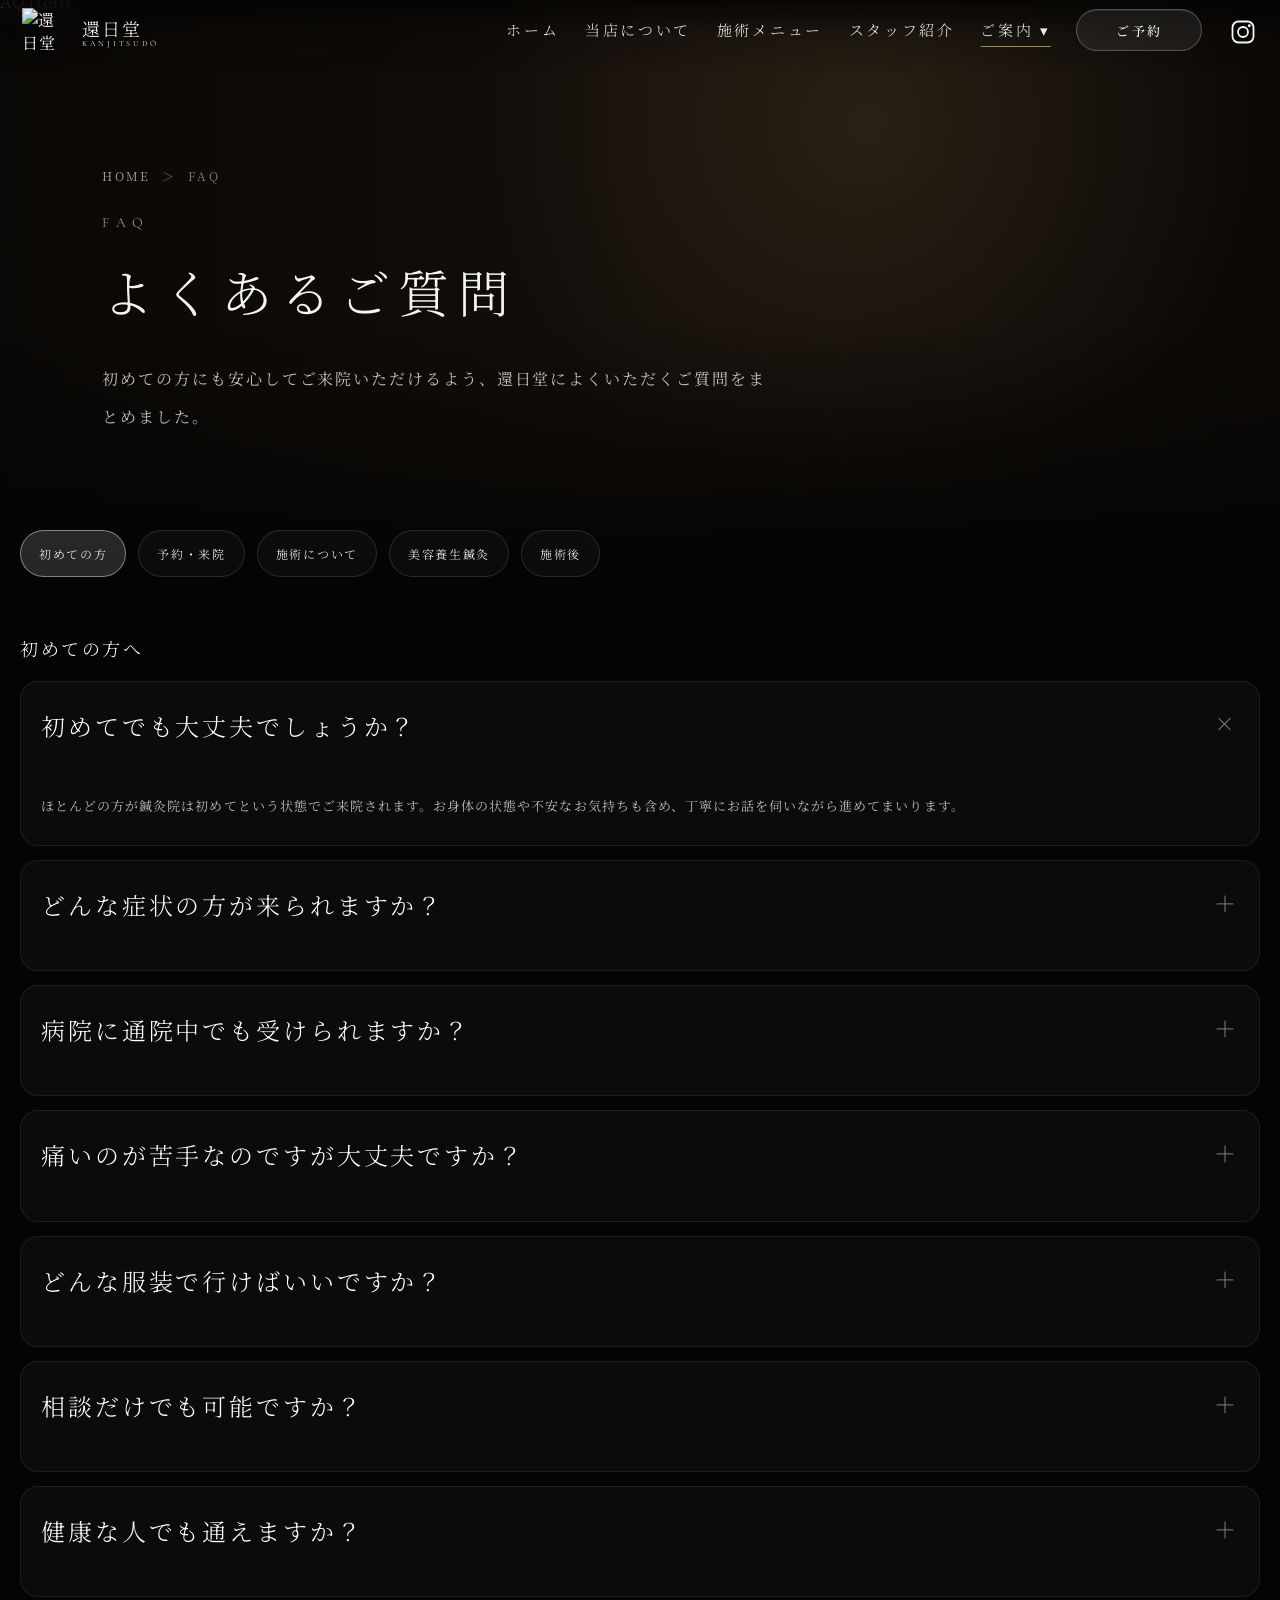
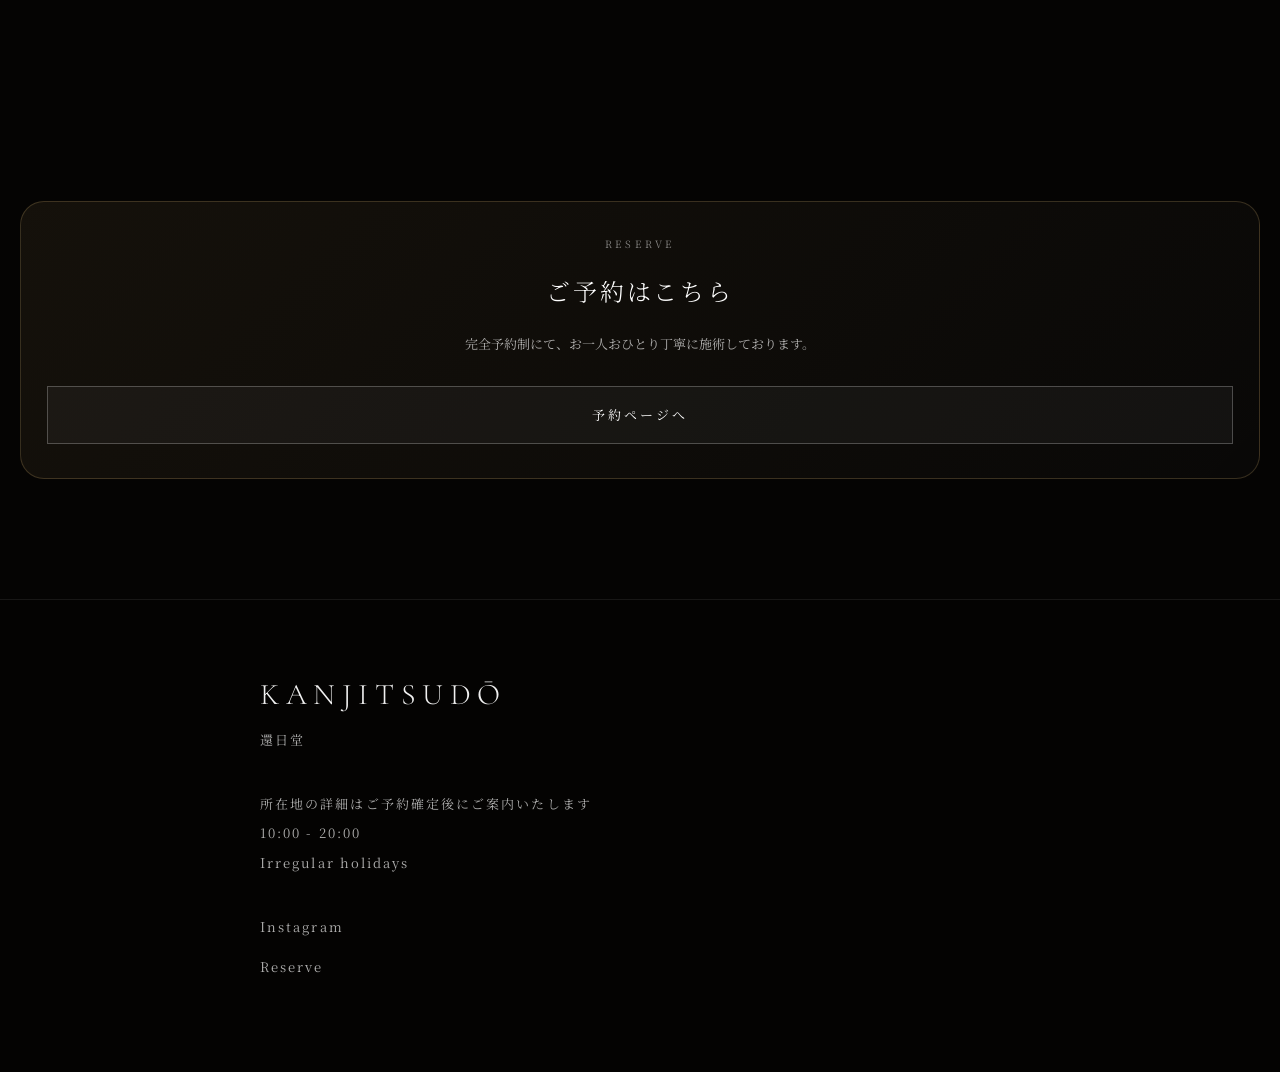
==== commit 2d589cfb: "Add files via upload" ====
--- a/faq.html
+++ b/faq.html
@@ -1910,7 +1910,7 @@
 <nav aria-label="主要ナビゲーション" class="site-nav" id="siteNav">
 <a data-nav="home" href="index.html#top">ホーム</a>
 <a data-nav="about" href="index.html#about-page">当店について</a>
-<a data-nav="menu" href="menu.html">施術メニュー</a>
+<a data-nav="menu" href="index.html#menu-page">施術メニュー</a>
 <a data-nav="staff" href="index.html#staff-page">スタッフ紹介</a>
 <div class="nav-dropdown">
 <button class="nav-dropdown-trigger" type="button">ご案内 ▾</button>
@@ -1957,6 +1957,7 @@
 <button class="category-btn active" data-target="beginner">初めての方</button>
 <button class="category-btn" data-target="reserve">予約・来院</button>
 <button class="category-btn" data-target="treatment">施術について</button>
+<button class="category-btn" data-target="beauty">美容養生鍼灸</button>
 <button class="category-btn" data-target="aftercare">施術後</button>
 </div>
 <div aria-hidden="true" class="faq-scroll-track"><span class="faq-scroll-thumb"></span></div>
@@ -1970,9 +1971,7 @@
 <span>＋</span>
 </button>
 <div class="faq-answer" style="max-height:300px;">
-<p>
-ほとんどの方が鍼灸院は初めてという状態でご来院されます。お身体の状態や不安なお気持ちも含め、丁寧にお話を伺いながら進めてまいります。
-</p>
+<p>ほとんどの方が鍼灸院は初めてという状態でご来院されます。お身体の状態や不安なお気持ちも含め、丁寧にお話を伺いながら進めてまいります。</p>
 </div>
 </div>
 <div class="faq-card">
@@ -1981,9 +1980,7 @@
 <span>＋</span>
 </button>
 <div class="faq-answer">
-<p>
-肩こり・頭痛・不眠・自律神経の乱れ・慢性的な疲労感など、病院では原因がわからなかった不調についてご相談いただくことも多くあります。
-</p>
+<p>肩こり・頭痛・不眠・自律神経の乱れ・慢性的な疲労感など、さまざまなお悩みの方にご来院いただいております。</p>
 </div>
 </div>
 <div class="faq-card">
@@ -1992,9 +1989,7 @@
 <span>＋</span>
 </button>
 <div class="faq-answer">
-<p>
-もちろん可能です。現在の治療のサポートとして来院される方も多くいらっしゃいます。
-</p>
+<p>もちろん可能です。現在の治療のサポートとして来院される方も多くいらっしゃいます。ご不安な点がございましたら、事前にご相談ください。</p>
 </div>
 </div>
 <div class="faq-card">
@@ -2003,9 +1998,7 @@
 <span>＋</span>
 </button>
 <div class="faq-answer">
-<p>
-刺激に敏感な方や痛みに不安がある方にも安心して受けていただけるよう、刺激量を細かく調整しながら施術を行っております。
-</p>
+<p>当院では刺激に敏感な方や痛みに不安がある方にも安心して受けていただけるよう、細い鍼を使用し、痛みをできる限り抑えた施術を心がけております。痛みや不安を感じた際は、どうぞ無理をせずお伝えください。</p>
 </div>
 </div>
 <div class="faq-card">
@@ -2014,9 +2007,7 @@
 <span>＋</span>
 </button>
 <div class="faq-answer">
-<p>
-普段着のままで問題ございません。患者着をご用意しておりますのでご安心ください。
-</p>
+<p>普段着のままで問題ございません。施術着をご用意しておりますので、お仕事帰りや外出の前後でも安心してご来院いただけます。</p>
 </div>
 </div>
 <div class="faq-card">
@@ -2025,34 +2016,37 @@
 <span>＋</span>
 </button>
 <div class="faq-answer">
-<p>
-お身体の状態やお悩みについて、まずはお気軽にご相談ください。不安な点も丁寧にご説明いたします。
-</p>
+<p>お身体の状態やお悩みについて、まずはお気軽にご相談ください。不安な点や施術内容についても、丁寧にご説明いたします。</p>
+</div>
+</div>
+<div class="faq-card">
+<button class="faq-question">
+健康な人でも通えますか？
+<span>＋</span>
+</button>
+<div class="faq-answer">
+<p>はい。症状の改善だけでなく、日々を健やかに過ごすための養生や体調管理としてご利用いただく方も多くいらっしゃいます。</p>
 </div>
 </div>
 </div>
 <div class="faq-category" id="reserve">
-<h2 class="category-title">予約・来院</h2>
+<h2 class="category-title">予約・来院について</h2>
 <div class="faq-card">
 <button class="faq-question">
 当日予約は可能ですか？
 <span>＋</span>
 </button>
 <div class="faq-answer">
-<p>
-空き状況によっては可能です。当日ご希望の場合は予約フォーム、もしくはお電話にてお問い合わせください。<br/><br/>※施術中はお電話に出られない場合がございます。
-</p>
-</div>
-</div>
-<div class="faq-card">
-<button class="faq-question">
-キャンセル料はかかりますか？
-<span>＋</span>
-</button>
-<div class="faq-answer">
-<p>
-直前キャンセルや無断キャンセルにつきましては、状況に応じてキャンセル料を頂戴する場合がございます。
-</p>
+<p>空き状況によってはご案内可能です。当日をご希望の場合は、予約フォームよりお問い合わせください。</p>
+</div>
+</div>
+<div class="faq-card">
+<button class="faq-question">
+初診料・キャンセル料はかかりますか？
+<span>＋</span>
+</button>
+<div class="faq-answer">
+<p>初診料・キャンセル料はどちらもいただいておりません。ただし、キャンセルや変更の際は、できるだけお早めにご連絡いただけますと幸いです。</p>
 </div>
 </div>
 <div class="faq-card">
@@ -2061,9 +2055,7 @@
 <span>＋</span>
 </button>
 <div class="faq-answer">
-<p>
-現金のほか、各種キャッシュレス決済にも順次対応予定です。
-</p>
+<p>現金のほか、各種キャッシュレス決済にも順次対応予定です。対応状況はご来院時にご確認ください。</p>
 </div>
 </div>
 <div class="faq-card">
@@ -2072,9 +2064,7 @@
 <span>＋</span>
 </button>
 <div class="faq-answer">
-<p>
-専用駐車場はございません。お近くのコインパーキングをご利用ください。
-</p>
+<p>専用駐車場はございません。お車でお越しの際は、お近くのコインパーキングをご利用ください。</p>
 </div>
 </div>
 </div>
@@ -2082,13 +2072,20 @@
 <h2 class="category-title">施術について</h2>
 <div class="faq-card">
 <button class="faq-question">
+施術時間はどれくらいかかりますか？
+<span>＋</span>
+</button>
+<div class="faq-answer">
+<p>全身調律鍼灸は70分前後、美容養生鍼灸は100分前後を目安としております。その時のお身体の状態に合わせて、施術時間は前後する場合がございます。※お着替えや問診の時間も含みます。</p>
+</div>
+</div>
+<div class="faq-card">
+<button class="faq-question">
 初診はどれくらい時間がかかりますか？
 <span>＋</span>
 </button>
 <div class="faq-answer">
-<p>
-初診ではカウンセリングや東洋医学的な診察を丁寧に行うため、約90分ほどお時間をいただいております。
-</p>
+<p>初診ではカウンセリングや東洋医学的な診察を丁寧に行うため、通常の施術に比べてさらに10〜20分ほどお時間をいただいております。</p>
 </div>
 </div>
 <div class="faq-card">
@@ -2097,9 +2094,7 @@
 <span>＋</span>
 </button>
 <div class="faq-answer">
-<p>
-脈診・舌診・腹診など東洋医学古来の診察法を通してお身体全体の状態を確認し、その日の状態に合わせて施術を行います。
-</p>
+<p>問診のほか、脈診・舌診・腹診など東洋医学古来の診察法を通してお身体全体の状態を確認し、その日の状態に合わせて施術を行います。</p>
 </div>
 </div>
 <div class="faq-card">
@@ -2108,9 +2103,7 @@
 <span>＋</span>
 </button>
 <div class="faq-answer">
-<p>
-症状や体質によって異なりますが、初期は週1回ほどをおすすめすることが多いです。状態を見ながら無理のないペースをご提案いたします。
-</p>
+<p>症状や体質によって異なりますので、その時のお身体の状態を見ながら、無理のないペースをご提案いたします。</p>
 </div>
 </div>
 <div class="faq-card">
@@ -2119,9 +2112,7 @@
 <span>＋</span>
 </button>
 <div class="faq-answer">
-<p>
-還日堂では、お身体への負担を抑えた細くやさしい鍼を使用しております。刺激量も状態に合わせて丁寧に調整いたします。
-</p>
+<p>還日堂では、お身体への負担を抑えた細くやさしい鍼を使用しております。刺激量も状態や体質に合わせて丁寧に調整いたします。</p>
 </div>
 </div>
 <div class="faq-card">
@@ -2130,31 +2121,55 @@
 <span>＋</span>
 </button>
 <div class="faq-answer">
-<p>
-体質によってごく稀に小さな内出血が出る場合がありますが、多くは数日〜1週間ほどで自然に消えていきます。
-</p>
-</div>
-</div>
-<div class="faq-card">
-<button class="faq-question">
-どれくらいで変化を感じますか？
-<span>＋</span>
-</button>
-<div class="faq-answer">
-<p>
-施術直後にお顔の軽さやスッキリ感を感じられる方も多いですが、継続することでより安定した変化につながっていきます。
-</p>
-</div>
-</div>
+<p>体質や施術部位によって、ごく稀に小さな内出血が出る場合がございます。多くは数日〜1週間ほどで自然に薄くなっていきます。</p>
+</div>
+</div>
+<div class="faq-card">
+<button class="faq-question">
+お灸は熱いですか？
+<span>＋</span>
+</button>
+<div class="faq-answer">
+<p>熱すぎない、心地よい温かさを大切にしております。不安な方には刺激量を調整いたしますので、ご安心ください。</p>
+</div>
+</div>
+<div class="faq-card">
+<button class="faq-question">
+着替えは必要ですか？
+<span>＋</span>
+</button>
+<div class="faq-answer">
+<p>患者着をご用意しておりますので、お仕事帰りでもそのままご来院いただけます。</p>
+</div>
+</div>
+<div class="faq-card">
+<button class="faq-question">
+どのメニューを選べばよいかわかりません。
+<span>＋</span>
+</button>
+<div class="faq-answer">
+<p>ご予約時にお悩みをご記入いただければ、当日お身体の状態を拝見しながら、最適な施術をご提案いたします。</p>
+</div>
+</div>
+<div class="faq-card">
+<button class="faq-question">
+施術効果はどれくらい続きますか？
+<span>＋</span>
+</button>
+<div class="faq-answer">
+<p>お身体の状態や生活習慣によって異なります。初めは変化を定着させるために少し間隔を詰めて施術を行い、状態が安定してきたら徐々に間隔を空けていくことが一般的です。</p>
+</div>
+</div>
+</div>
+<div class="faq-category" id="beauty">
+<h2 class="category-title">美容養生鍼灸について</h2>
 <div class="faq-card">
 <button class="faq-question">
 美容鍼はどんな方におすすめですか？
 <span>＋</span>
 </button>
 <div class="faq-answer">
-<p>
-むくみ・たるみ・くすみ・食いしばりなど、お顔だけでなく全身の巡りを整えたい方にもおすすめしております。
-</p>
+<p>むくみ・たるみ・くすみ・食いしばりなどが気になる方におすすめしております。お顔だけでなく、全身の巡りを整えたい方にも適しています。</p>
 </div>
 </div>
 <div class="faq-card">
@@ -2163,31 +2178,34 @@
 <span>＋</span>
 </button>
 <div class="faq-answer">
-<p>
-基本的には問題ございません。気になる方は軽くお直しできるものをお持ちください。
-</p>
-</div>
-</div>
-<div class="faq-card">
-<button class="faq-question">
-お灸は熱いですか？
-<span>＋</span>
-</button>
-<div class="faq-answer">
-<p>
-熱すぎない心地よい温かさを大切にしております。不安な方には刺激量を調整いたしますのでご安心ください。
-</p>
-</div>
-</div>
-<div class="faq-card">
-<button class="faq-question">
-着替えは必要ですか？
-<span>＋</span>
-</button>
-<div class="faq-answer">
-<p>
-患者着をご用意しておりますので、お仕事帰りでもそのままご来院いただけます。
-</p>
+<p>基本的にはメイクをしたままでも問題ございません。気になる方は、軽くお直しできるものをお持ちください。</p>
+</div>
+</div>
+<div class="faq-card">
+<button class="faq-question">
+美容鍼はどのくらいの頻度がおすすめですか？
+<span>＋</span>
+</button>
+<div class="faq-answer">
+<p>お悩みや目的によって異なりますが、初めのうちは2〜4週間に1回程度を目安にされる方が多くいらっしゃいます。</p>
+</div>
+</div>
+<div class="faq-card">
+<button class="faq-question">
+男性でも受けられますか？
+<span>＋</span>
+</button>
+<div class="faq-answer">
+<p>もちろん可能です。美容面だけでなく、お顔周りの巡りやコンディションを整えたい方にもおすすめしております。</p>
+</div>
+</div>
+<div class="faq-card">
+<button class="faq-question">
+イベント前はいつ受けるのがおすすめですか？
+<span>＋</span>
+</button>
+<div class="faq-answer">
+<p>大切なご予定の1〜2週間前に受けていただく方が多くいらっしゃいます。お顔は毛細血管が多く、内出血のリスクが他の部位より高いため、直前の施術はあまりおすすめしておりません。どのような場合も、内出血のリスクをできる限り抑えた施術を心がけております。</p>
 </div>
 </div>
 </div>
@@ -2199,9 +2217,7 @@
 <span>＋</span>
 </button>
 <div class="faq-answer">
-<p>
-施術後に眠気やだるさを感じる場合があります。お身体が深く緩み、巡りが整っていく過程で起こることがあります。
-</p>
+<p>施術後に眠気やだるさを感じる場合がございます。お身体が深く緩み、巡りが整っていく過程で起こることがあります。</p>
 </div>
 </div>
 <div class="faq-card">
@@ -2210,9 +2226,7 @@
 <span>＋</span>
 </button>
 <div class="faq-answer">
-<p>
-副交感神経が優位になり、深くリラックスすることで眠気を感じる場合があります。無理をせずゆっくりお過ごしください。
-</p>
+<p>副交感神経が優位になり、深くリラックスすることで眠気を感じる場合がございます。無理をせず、ゆっくりお過ごしください。</p>
 </div>
 </div>
 <div class="faq-card">
@@ -2221,9 +2235,7 @@
 <span>＋</span>
 </button>
 <div class="faq-answer">
-<p>
-軽い運動程度であれば問題ありませんが、激しい運動や長時間のサウナなどは避けていただくことをおすすめしております。
-</p>
+<p>軽い運動程度であれば問題ありませんが、激しい運動や長時間のサウナなどは避けていただくことをおすすめしております。</p>
 </div>
 </div>
 <div class="faq-card">
@@ -2232,9 +2244,34 @@
 <span>＋</span>
 </button>
 <div class="faq-answer">
-<p>
-当日は長湯や飲酒を避け、水分をしっかり摂りながらゆっくりお過ごしください。
-</p>
+<p>当日は長湯や飲酒を避け、水分をしっかり摂りながら、ゆっくりお過ごしください。</p>
+</div>
+</div>
+<div class="faq-card">
+<button class="faq-question">
+当日の入浴は大丈夫ですか？
+<span>＋</span>
+</button>
+<div class="faq-answer">
+<p>短時間の入浴であれば問題ございません。長湯は避け、ゆっくりお過ごしください。</p>
+</div>
+</div>
+<div class="faq-card">
+<button class="faq-question">
+飲酒はしても大丈夫ですか？
+<span>＋</span>
+</button>
+<div class="faq-answer">
+<p>施術当日はできるだけ控えていただくことをおすすめしております。</p>
+</div>
+</div>
+<div class="faq-card">
+<button class="faq-question">
+次回の施術はどれくらい空けるのが良いですか？
+<span>＋</span>
+</button>
+<div class="faq-answer">
+<p>お身体の状態によって異なりますが、症状の改善を目指す初期は少し間隔を詰めて施術を行うことをおすすめしております。状態が安定してきた後は、月に一度程度のメンテナンスとして通われる方も多くいらっしゃいます。その都度お身体の状態を確認しながら、無理のないペースをご提案いたします。</p>
 </div>
 </div>
 </div>
@@ -2478,19 +2515,38 @@
 
 });
 </script>
-
-<script id="faq-hash-category-open">
-document.addEventListener('DOMContentLoaded',function(){
- const hash=(location.hash||'').replace('#','');
- if(hash!=='treatment') return;
- const btn=[...document.querySelectorAll('.category-btn')].find(b=>b.dataset.target==='treatment');
- if(btn) btn.click();
- setTimeout(()=>{
-   const cat=document.getElementById('treatment');
-   if(cat) cat.scrollIntoView({behavior:'smooth',block:'start'});
- },150);
+<script id="sp-menu-link-to-independent-page">
+document.addEventListener('DOMContentLoaded', function(){
+  const menuLinks = document.querySelectorAll('a[data-nav="menu"]');
+  menuLinks.forEach(function(link){
+    link.addEventListener('click', function(event){
+      if (window.matchMedia('(max-width: 768px)').matches) {
+        event.preventDefault();
+        window.location.href = 'menu.html';
+      }
+    });
+  });
 });
 </script>
 
+
+<script id="faq-hash-category-open">
+document.addEventListener('DOMContentLoaded', function(){
+  const hash = (window.location.hash || '').replace('#','');
+  if(!hash) return;
+
+  const btn = Array.from(document.querySelectorAll('.category-btn')).find(function(b){
+    return b.dataset.target === hash;
+  });
+
+  if(btn){
+    btn.click();
+    setTimeout(function(){
+      window.scrollTo({ top: 0, behavior: 'auto' });
+    }, 80);
+  }
+});
+</script>
+
 </body>
 </html>
